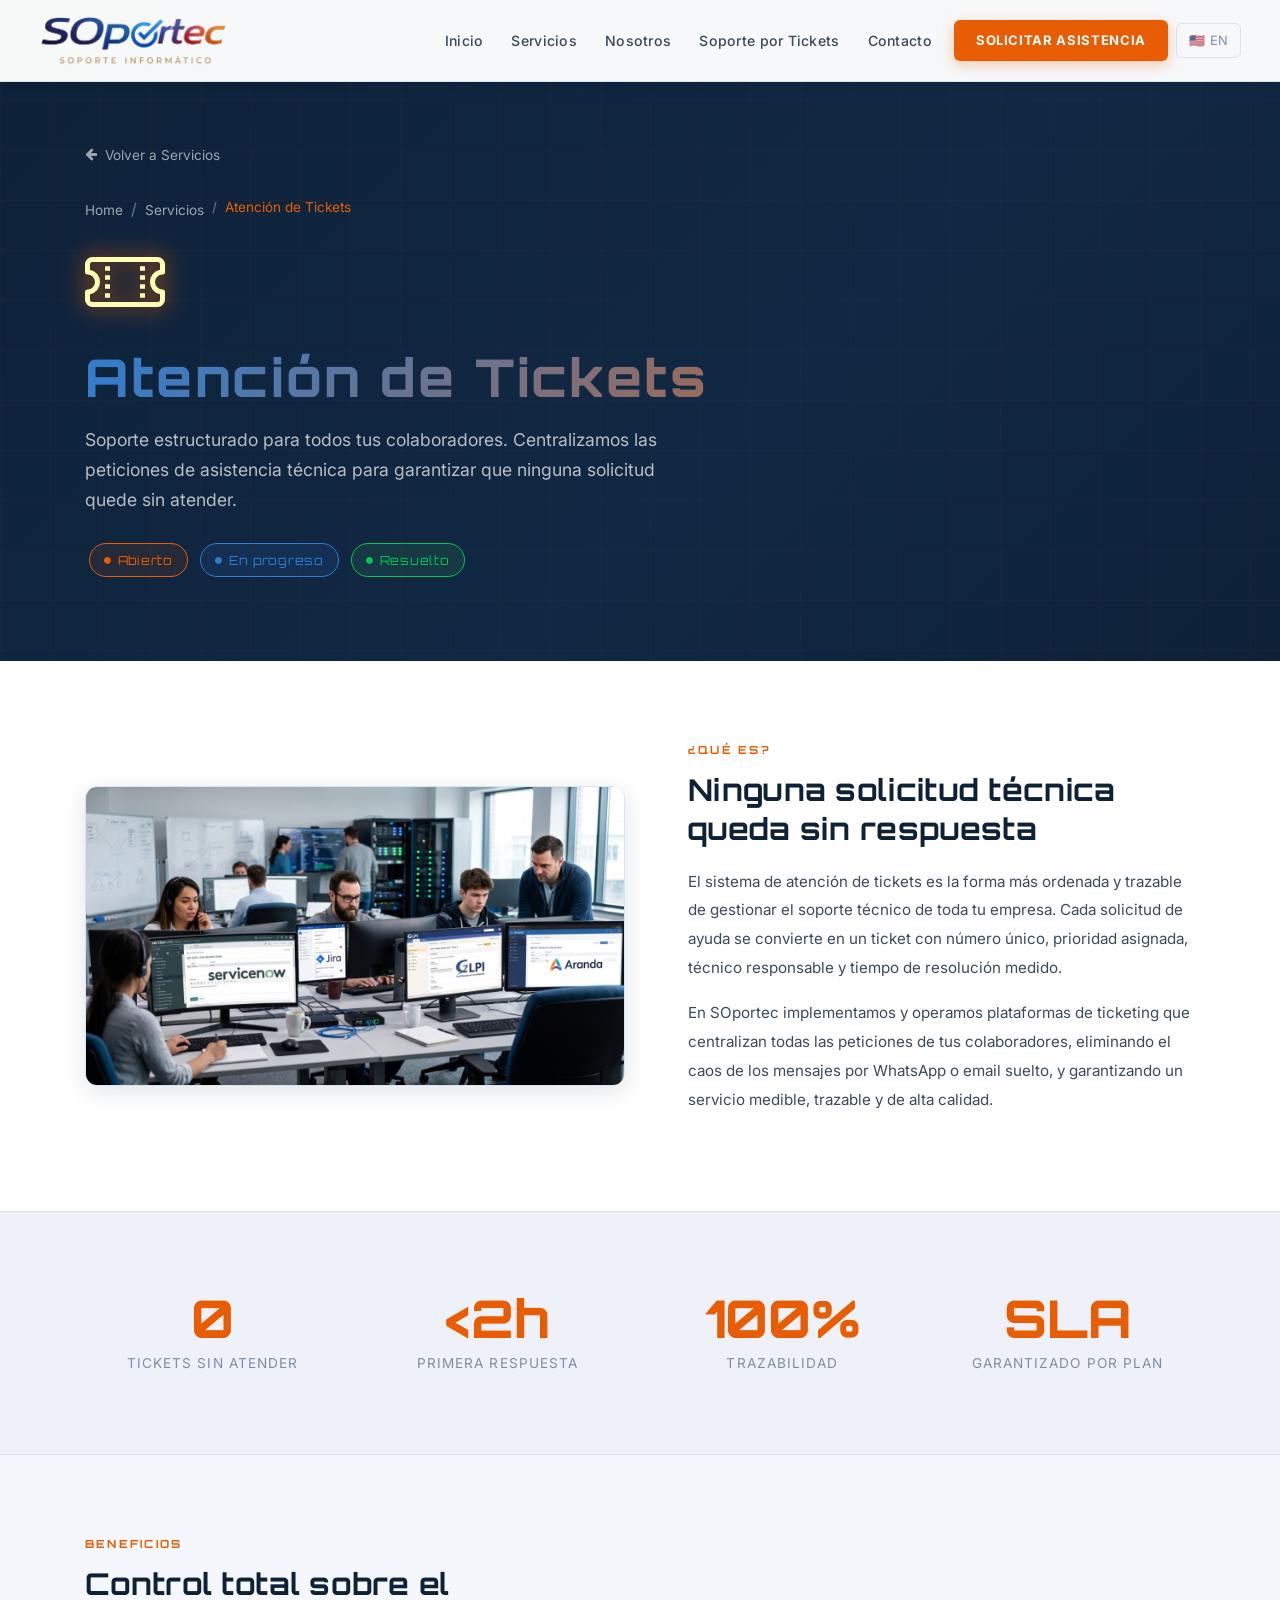
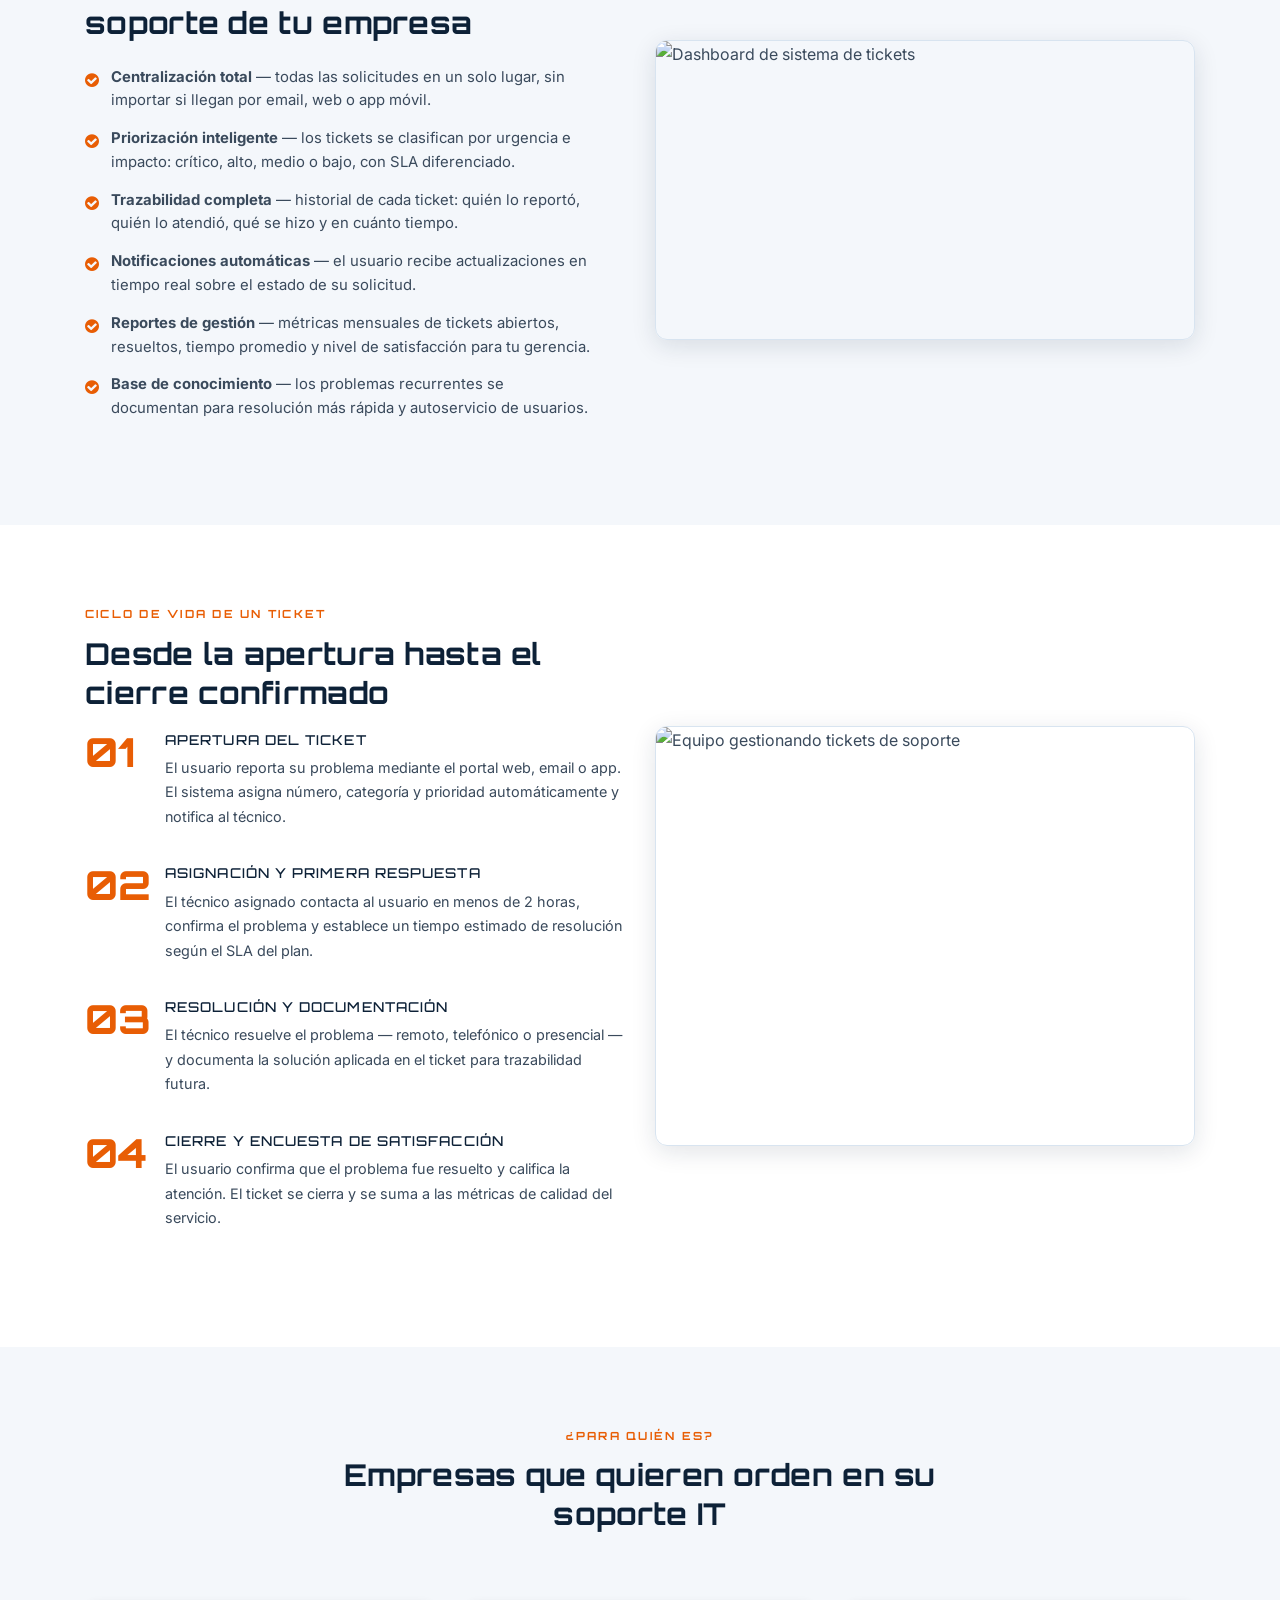
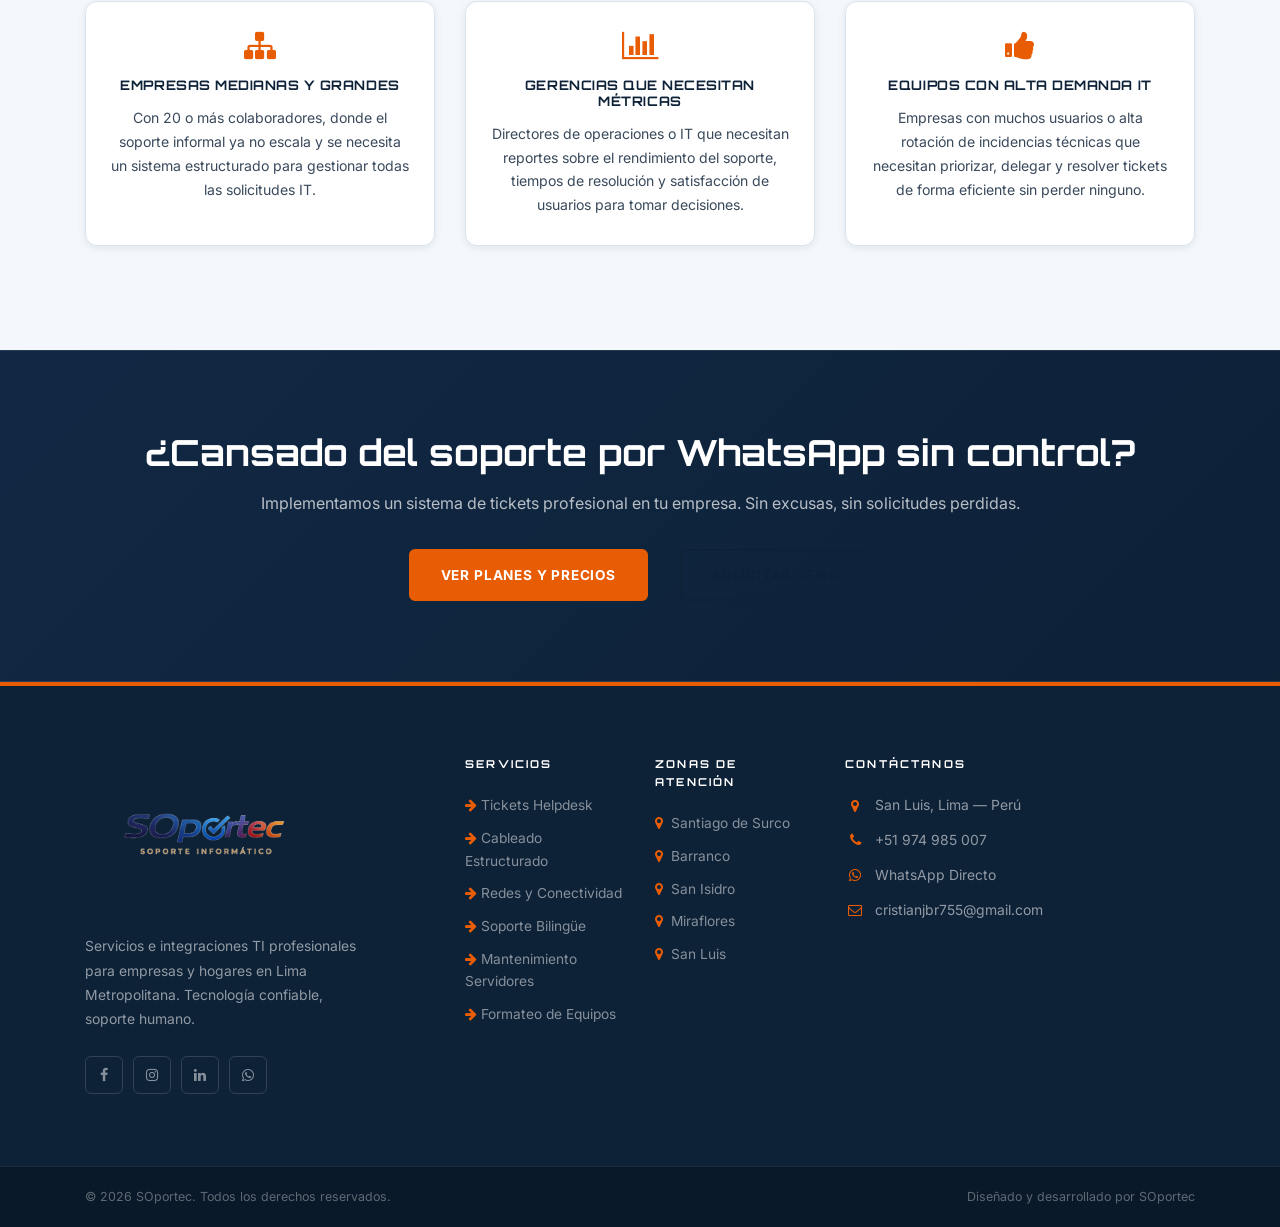
==== atencion-tickets.html @ 8a8d1cdf "Initial commit - SOportec website" ====
<!DOCTYPE html>
<html lang="es">
<head>
    <meta charset="UTF-8">
    <meta name="viewport" content="width=device-width, initial-scale=1.0">
    <title>Atención de Tickets — SOportec</title>
    <link rel="preconnect" href="https://fonts.googleapis.com">
    <link rel="preconnect" href="https://fonts.gstatic.com" crossorigin>
    <link href="https://fonts.googleapis.com/css2?family=Orbitron:wght@400;600;800&family=Inter:wght@300;400;600;700&display=swap" rel="stylesheet">
    <link rel="stylesheet" href="https://stackpath.bootstrapcdn.com/bootstrap/4.2.1/css/bootstrap.min.css">
    <link rel="stylesheet" href="https://stackpath.bootstrapcdn.com/font-awesome/4.7.0/css/font-awesome.min.css">
    <link rel="stylesheet" href="style.css">
    <script src="https://code.jquery.com/jquery-3.3.1.slim.min.js"></script>
    <script src="https://stackpath.bootstrapcdn.com/bootstrap/4.2.1/js/bootstrap.min.js"></script>
</head>
<body>
    <!-- NAVBAR -->
    <section id="nav-bar">
    <nav class="navbar navbar-expand-lg navbar-light">
        <div class="container-fluid">
            <a class="navbar-brand" href="index.html">
                <img src="Imagenes/images/Soportec-New-Logo-removebg-preview.png" alt="SOportec Logo">
            </a>
            <button class="navbar-toggler" type="button" data-toggle="collapse" data-target="#navbarNav"
                    aria-controls="navbarNav" aria-expanded="false" aria-label="Toggle navigation">
                <i class="fa fa-bars"></i>
            </button>
            <div class="collapse navbar-collapse" id="navbarNav">
                <ul class="navbar-nav ml-auto align-items-center">
                    <li class="nav-item"><a class="nav-link" href="index.html#top">Inicio</a></li>
                    <li class="nav-item"><a class="nav-link" href="index.html#services">Servicios</a></li>
                    <li class="nav-item"><a class="nav-link" href="index.html#about-us">Nosotros</a></li>
                    <li class="nav-item"><a class="nav-link" href="atencion-tickets.html">Soporte por Tickets</a></li>
                    <li class="nav-item"><a class="nav-link" href="index.html#footer">Contacto</a></li>
                    <li class="nav-item ml-2">
                        <a href="index.html#cotizar" class="btn-nav-cta">Solicitar Asistencia</a>
                    </li>
                    <li class="nav-item ml-2 d-flex align-items-center">
                        <button id="langToggle" onclick="toggleLang()" class="lang-btn">
                            <span id="langFlag">🇺🇸</span> <span id="langLabel">EN</span>
                        </button>
                    </li>
                </ul>
            </div>
        </div>
    </nav>
    </section>

    <!-- HERO -->
    <section class="page-hero">
        <div class="container">
            <a href="index.html#services" class="back-link"><i class="fa fa-arrow-left"></i> Volver a Servicios</a>
            <nav aria-label="breadcrumb">
                <ol class="breadcrumb breadcrumb-tech">
                    <li class="breadcrumb-item"><a href="index.html">Home</a></li>
                    <li class="breadcrumb-item"><a href="index.html#services">Servicios</a></li>
                    <li class="breadcrumb-item active">Atención de Tickets</li>
                </ol>
            </nav>
            <img src="Imagenes/images/ticket-perforated.svg" class="page-icon" alt="Atención de Tickets">
            <h1 class="page-title">Atención de Tickets</h1>
            <p class="page-subtitle">Soporte estructurado para todos tus colaboradores. Centralizamos las peticiones de asistencia técnica para garantizar que ninguna solicitud quede sin atender.</p>
            <div class="mt-4">
                <span class="ticket-badge badge-open"><i class="fa fa-circle" style="font-size:0.5rem"></i> Abierto</span>
                <span class="ticket-badge badge-progress"><i class="fa fa-circle" style="font-size:0.5rem"></i> En progreso</span>
                <span class="ticket-badge badge-closed"><i class="fa fa-circle" style="font-size:0.5rem"></i> Resuelto</span>
            </div>
        </div>
    </section>

    <!-- ¿QUÉ ES? -->
    <section class="content-section">
        <div class="container">
            <div class="row align-items-center">
                <div class="col-md-6 mb-4 mb-md-0">
                    <img src="Imagenes/images/tickets.jpeg"
                         alt="Agente de soporte atendiendo tickets" class="service-photo">
                </div>
                <div class="col-md-6 pl-md-5">
                    <p class="section-label">¿Qué es?</p>
                    <h2 class="section-heading">Ninguna solicitud técnica queda sin respuesta</h2>
                    <p class="section-text">
                        El sistema de atención de tickets es la forma más ordenada y trazable de gestionar
                        el soporte técnico de toda tu empresa. Cada solicitud de ayuda se convierte en un
                        ticket con número único, prioridad asignada, técnico responsable y tiempo de resolución medido.
                    </p>
                    <p class="section-text">
                        En SOportec implementamos y operamos plataformas de ticketing que centralizan todas
                        las peticiones de tus colaboradores, eliminando el caos de los mensajes por WhatsApp
                        o email suelto, y garantizando un servicio medible, trazable y de alta calidad.
                    </p>
                </div>
            </div>
        </div>
    </section>

    <!-- STATS -->
    <div class="stats-row">
        <div class="container">
            <div class="row">
                <div class="col-6 col-md-3">
                    <div class="stat-item">
                        <div class="stat-number">0</div>
                        <div class="stat-label">Tickets sin atender</div>
                    </div>
                </div>
                <div class="col-6 col-md-3">
                    <div class="stat-item">
                        <div class="stat-number">&lt;2h</div>
                        <div class="stat-label">Primera respuesta</div>
                    </div>
                </div>
                <div class="col-6 col-md-3">
                    <div class="stat-item">
                        <div class="stat-number">100%</div>
                        <div class="stat-label">Trazabilidad</div>
                    </div>
                </div>
                <div class="col-6 col-md-3">
                    <div class="stat-item">
                        <div class="stat-number">SLA</div>
                        <div class="stat-label">Garantizado por plan</div>
                    </div>
                </div>
            </div>
        </div>
    </div>

    <!-- BENEFICIOS -->
    <section class="content-section alt">
        <div class="container">
            <div class="row align-items-center">
                <div class="col-md-6 order-md-2 mb-4 mb-md-0">
                    <img src="https://images.unsplash.com/photo-1516321318423-f06f85e504b3?w=700&q=80"
                         alt="Dashboard de sistema de tickets" class="service-photo">
                </div>
                <div class="col-md-6 order-md-1 pr-md-5">
                    <p class="section-label">Beneficios</p>
                    <h2 class="section-heading">Control total sobre el soporte de tu empresa</h2>
                    <ul class="feature-list">
                        <li>
                            <span class="icon"><i class="fa fa-check-circle"></i></span>
                            <span><strong style="color:var(--text-main)">Centralización total</strong> — todas las solicitudes en un solo lugar, sin importar si llegan por email, web o app móvil.</span>
                        </li>
                        <li>
                            <span class="icon"><i class="fa fa-check-circle"></i></span>
                            <span><strong style="color:var(--text-main)">Priorización inteligente</strong> — los tickets se clasifican por urgencia e impacto: crítico, alto, medio o bajo, con SLA diferenciado.</span>
                        </li>
                        <li>
                            <span class="icon"><i class="fa fa-check-circle"></i></span>
                            <span><strong style="color:var(--text-main)">Trazabilidad completa</strong> — historial de cada ticket: quién lo reportó, quién lo atendió, qué se hizo y en cuánto tiempo.</span>
                        </li>
                        <li>
                            <span class="icon"><i class="fa fa-check-circle"></i></span>
                            <span><strong style="color:var(--text-main)">Notificaciones automáticas</strong> — el usuario recibe actualizaciones en tiempo real sobre el estado de su solicitud.</span>
                        </li>
                        <li>
                            <span class="icon"><i class="fa fa-check-circle"></i></span>
                            <span><strong style="color:var(--text-main)">Reportes de gestión</strong> — métricas mensuales de tickets abiertos, resueltos, tiempo promedio y nivel de satisfacción para tu gerencia.</span>
                        </li>
                        <li>
                            <span class="icon"><i class="fa fa-check-circle"></i></span>
                            <span><strong style="color:var(--text-main)">Base de conocimiento</strong> — los problemas recurrentes se documentan para resolución más rápida y autoservicio de usuarios.</span>
                        </li>
                    </ul>
                </div>
            </div>
        </div>
    </section>

    <!-- PROCESO -->
    <section class="content-section">
        <div class="container">
            <div class="row">
                <div class="col-md-6 mb-5 mb-md-0">
                    <p class="section-label">Ciclo de vida de un ticket</p>
                    <h2 class="section-heading">Desde la apertura hasta el cierre confirmado</h2>
                    <div class="process-step">
                        <div class="step-number">01</div>
                        <div class="step-content">
                            <h5>Apertura del ticket</h5>
                            <p>El usuario reporta su problema mediante el portal web, email o app. El sistema asigna número, categoría y prioridad automáticamente y notifica al técnico.</p>
                        </div>
                    </div>
                    <div class="process-step">
                        <div class="step-number">02</div>
                        <div class="step-content">
                            <h5>Asignación y primera respuesta</h5>
                            <p>El técnico asignado contacta al usuario en menos de 2 horas, confirma el problema y establece un tiempo estimado de resolución según el SLA del plan.</p>
                        </div>
                    </div>
                    <div class="process-step">
                        <div class="step-number">03</div>
                        <div class="step-content">
                            <h5>Resolución y documentación</h5>
                            <p>El técnico resuelve el problema — remoto, telefónico o presencial — y documenta la solución aplicada en el ticket para trazabilidad futura.</p>
                        </div>
                    </div>
                    <div class="process-step">
                        <div class="step-number">04</div>
                        <div class="step-content">
                            <h5>Cierre y encuesta de satisfacción</h5>
                            <p>El usuario confirma que el problema fue resuelto y califica la atención. El ticket se cierra y se suma a las métricas de calidad del servicio.</p>
                        </div>
                    </div>
                </div>
                <div class="col-md-6 d-flex align-items-center">
                    <img src="https://images.unsplash.com/photo-1454165804606-c3d57bc86b40?w=700&q=80"
                         alt="Equipo gestionando tickets de soporte" class="service-photo" style="height:420px;">
                </div>
            </div>
        </div>
    </section>

    <!-- ¿PARA QUIÉN? -->
    <section class="content-section alt">
        <div class="container">
            <div class="row justify-content-center text-center mb-5">
                <div class="col-md-8">
                    <p class="section-label">¿Para quién es?</p>
                    <h2 class="section-heading">Empresas que quieren orden en su soporte IT</h2>
                </div>
            </div>
            <div class="row">
                <div class="col-md-4 mb-4">
                    <div class="services text-center">
                        <i class="fa fa-sitemap" style="font-size:2rem;color:var(--neon-cyan);margin-bottom:16px;display:block;"></i>
                        <h4>Empresas medianas y grandes</h4>
                        <p>Con 20 o más colaboradores, donde el soporte informal ya no escala y se necesita un sistema estructurado para gestionar todas las solicitudes IT.</p>
                    </div>
                </div>
                <div class="col-md-4 mb-4">
                    <div class="services text-center">
                        <i class="fa fa-bar-chart" style="font-size:2rem;color:var(--neon-cyan);margin-bottom:16px;display:block;"></i>
                        <h4>Gerencias que necesitan métricas</h4>
                        <p>Directores de operaciones o IT que necesitan reportes sobre el rendimiento del soporte, tiempos de resolución y satisfacción de usuarios para tomar decisiones.</p>
                    </div>
                </div>
                <div class="col-md-4 mb-4">
                    <div class="services text-center">
                        <i class="fa fa-thumbs-up" style="font-size:2rem;color:var(--neon-cyan);margin-bottom:16px;display:block;"></i>
                        <h4>Equipos con alta demanda IT</h4>
                        <p>Empresas con muchos usuarios o alta rotación de incidencias técnicas que necesitan priorizar, delegar y resolver tickets de forma eficiente sin perder ninguno.</p>
                    </div>
                </div>
            </div>
        </div>
    </section>

    <!-- CTA -->
    <section class="cta-section">
        <div class="container">
            <h2>¿Cansado del soporte por WhatsApp sin control?</h2>
            <p>Implementamos un sistema de tickets profesional en tu empresa. Sin excusas, sin solicitudes perdidas.</p>
            <div class="d-flex flex-wrap justify-content-center" style="gap:16px;">
                <a href="index.html#cotizar" class="btn-tech btn-tech-filled mr-3">Ver planes y precios</a>
                <a href="index.html#footer" class="btn-tech">Solicitar demo</a>
            </div>
        </div>
    </section>

    <!-- FOOTER -->
    <section id="footer">
        <div class="footer-top">
            <div class="container">
                <div class="row">
                    <!-- Logo + descripción -->
                    <div class="col-lg-4 col-md-6 footer-box mb-4">
                        <img src="Imagenes/images/soportec_logo_sin_fondo_canvas_original.png"
                             alt="SOportec" class="footer-logo">
                        <p class="footer-desc">
                            Servicios e integraciones TI profesionales para empresas y hogares en Lima Metropolitana.
                            Tecnología confiable, soporte humano.
                        </p>
                        <div class="social-links">
                            <a href="#" aria-label="Facebook"  class="social-link"><i class="fa fa-facebook"></i></a>
                            <a href="#" aria-label="Instagram" class="social-link"><i class="fa fa-instagram"></i></a>
                            <a href="#" aria-label="LinkedIn"  class="social-link"><i class="fa fa-linkedin"></i></a>
                            <a href="https://wa.me/51974985007" aria-label="WhatsApp" class="social-link" target="_blank" rel="noopener">
                                <i class="fa fa-whatsapp"></i>
                            </a>
                        </div>
                    </div>

                    <!-- Servicios -->
                    <div class="col-lg-2 col-md-6 footer-box mb-4">
                        <p class="footer-heading">Servicios</p>
                        <ul class="footer-links">
                            <li><i class="fa fa-arrow-right mr-1" style="color:var(--orange)"></i><a href="atencion-tickets.html">Tickets Helpdesk</a></li>
                            <li><i class="fa fa-arrow-right mr-1" style="color:var(--orange)"></i><a href="cableado-estructurado.html">Cableado Estructurado</a></li>
                            <li><i class="fa fa-arrow-right mr-1" style="color:var(--orange)"></i><a href="index.html#services">Redes y Conectividad</a></li>
                            <li><i class="fa fa-arrow-right mr-1" style="color:var(--orange)"></i><a href="index.html#services">Soporte Bilingüe</a></li>
                            <li><i class="fa fa-arrow-right mr-1" style="color:var(--orange)"></i><a href="index.html#services">Mantenimiento Servidores</a></li>
                            <li><i class="fa fa-arrow-right mr-1" style="color:var(--orange)"></i><a href="index.html#services">Formateo de Equipos</a></li>
                        </ul>
                    </div>

                    <!-- Zonas -->
                    <div class="col-lg-2 col-md-6 footer-box mb-4">
                        <p class="footer-heading">Zonas de Atención</p>
                        <ul class="footer-links">
                            <li><i class="fa fa-map-marker mr-1" style="color:var(--neon-cyan)"></i> Santiago de Surco</li>
                            <li><i class="fa fa-map-marker mr-1" style="color:var(--neon-cyan)"></i> Barranco</li>
                            <li><i class="fa fa-map-marker mr-1" style="color:var(--neon-cyan)"></i> San Isidro</li>
                            <li><i class="fa fa-map-marker mr-1" style="color:var(--neon-cyan)"></i> Miraflores</li>
                            <li><i class="fa fa-map-marker mr-1" style="color:var(--neon-cyan)"></i> San Luis</li>
                        </ul>
                    </div>

                    <!-- Contacto -->
                    <div class="col-lg-4 col-md-6 footer-box mb-4">
                        <p class="footer-heading">Contáctanos</p>
                        <div class="contact-info-list">
                            <div class="contact-item">
                                <i class="fa fa-map-marker"></i>
                                <span>San Luis, Lima — Perú</span>
                            </div>
                            <div class="contact-item">
                                <i class="fa fa-phone"></i>
                                <a href="tel:+51974985007">+51 974 985 007</a>
                            </div>
                            <div class="contact-item">
                                <i class="fa fa-whatsapp"></i>
                                <a href="https://wa.me/51974985007" target="_blank" rel="noopener">
                                    WhatsApp Directo
                                </a>
                            </div>
                            <div class="contact-item">
                                <i class="fa fa-envelope-o"></i>
                                <a href="mailto:cristianjbr755@gmail.com">cristianjbr755@gmail.com</a>
                            </div>
                        </div>
                    </div>
                </div>
            </div>
        </div>

        <!-- Footer bottom -->
        <div class="footer-bottom">
            <div class="container">
                <div class="d-flex flex-wrap justify-content-between align-items-center">
                    <p class="copyright mb-0">© 2026 SOportec. Todos los derechos reservados.</p>
                    <p class="copyright mb-0">Diseñado y desarrollado por SOportec</p>
                </div>
            </div>
        </div>
    </section>

<!-- Scroll To Top -->
<a href="#" id="scrollTop" aria-label="Volver arriba"><i class="fa fa-chevron-up"></i></a>

<!-- Google Translate (oculto) -->
<div id="google_translate_element" style="display:none;"></div>

<script src="script.js"></script>

<!-- Google Translate API -->
<script type="text/javascript">
function googleTranslateElementInit() {
    try {
        new google.translate.TranslateElement({
            pageLanguage: 'es',
            includedLanguages: 'en,es',
            autoDisplay: false
        }, 'google_translate_element');
        console.log('Google Translate inicializado');
    } catch (e) {
        console.error('Error al inicializar Google Translate:', e);
    }
}
</script>
<script type="text/javascript" src="https://translate.google.com/translate_a/element.js?cb=googleTranslateElementInit" async></script>

</body>
</html>
---- style.css ----
/* ================================================================
   SOPORTEC — STYLE.CSS  v3.0
   Paleta corporativa: Blanco · Gris claro · Azul marino · Naranja
   Inspirada en techsupport.pe — limpia, profesional, confiable
   Tipografías: Orbitron (display) + Inter (body)
================================================================ */

/* ── Variables globales ─────────────────────────────────────── */
:root {
    /* Fondos */
    --bg-white:      #ffffff;
    --bg-light:      #f4f7fb;
    --bg-section:    #eef2f8;
    --bg-dark:       #0d2137;
    --bg-dark-2:     #112844;

    /* Colores de marca */
    --blue-primary:  #0d2137;
    --blue-mid:      #1a4a7a;
    --blue-light:    #2e7dd1;
    --orange:        #e85d04;
    --orange-hover:  #c94f03;
    --orange-light:  #fff0e8;

    /* Texto */
    --text-dark:     #0d2137;
    --text-body:     #3a4a5c;
    --text-muted:    #7a8fa6;
    --text-light:    #ffffff;
    --text-dim:      #b0bec5;

    /* Bordes */
    --border:        #d8e4f0;
    --border-dark:   rgba(255,255,255,0.12);
    --border-glow:   rgba(0, 102, 255, 0.25); /* compat páginas internas */

    /* Sombras */
    --shadow-sm:     0 2px 8px rgba(13,33,55,0.08);
    --shadow-md:     0 6px 24px rgba(13,33,55,0.12);
    --shadow-lg:     0 16px 48px rgba(13,33,55,0.16);
    --shadow-card:   0 4px 20px rgba(13,33,55,0.1);

    /* Tipografía */
    --font-display:  'Orbitron', sans-serif;
    --font-body:     'Inter', sans-serif;

    /* Radios */
    --radius-sm:     6px;
    --radius-md:     12px;
    --radius-lg:     20px;
    --transition:    all 0.3s ease;

    /* Compat con páginas internas (neón) */
    --dark-bg:       #0d2137;
    --dark-surface:  #112844;
    --dark-card:     #163050;
    --dark-border:   #1e3d5c;
    --neon-blue:     #2e7dd1;
    --neon-cyan:     #e85d04;
    --neon-glow:     rgba(232,93,4,0.15);
}

/* ── Reset & Base ───────────────────────────────────────────── */
*, *::before, *::after { box-sizing: border-box; margin: 0; padding: 0; }
html { scroll-behavior: smooth; }

body {
    font-family: var(--font-body);
    background: var(--bg-white);
    color: var(--text-body);
    overflow-x: hidden;
    line-height: 1.65;
}

img { max-width: 100%; height: auto; display: block; }
a   { text-decoration: none; transition: var(--transition); }

/* ── Utilidades comunes ─────────────────────────────────────── */
.gradient-text {
    background: linear-gradient(135deg, var(--blue-light) 0%, var(--orange) 100%);
    -webkit-background-clip: text;
    -webkit-text-fill-color: transparent;
    background-clip: text;
}

.section-label {
    font-family: var(--font-body);
    font-size: 0.75rem;
    font-weight: 700;
    letter-spacing: 0.2em;
    text-transform: uppercase;
    color: var(--orange);
    margin-bottom: 12px;
    display: block;
}

.section-heading {
    font-family: var(--font-display);
    font-size: clamp(20px, 3vw, 34px);
    font-weight: 800;
    color: var(--text-dark);
    line-height: 1.25;
    margin-bottom: 18px;
    letter-spacing: 0.01em;
}

.section-text {
    color: var(--text-body);
    font-size: 0.95rem;
    line-height: 1.85;
    margin-bottom: 16px;
}

/* Botones técnicos */
.btn-tech {
    display: inline-flex;
    align-items: center;
    gap: 10px;
    border: 2px solid var(--blue-primary);
    color: var(--blue-primary);
    background: transparent;
    font-family: var(--font-body);
    font-size: 0.85rem;
    font-weight: 600;
    letter-spacing: 0.06em;
    text-transform: uppercase;
    padding: 13px 30px;
    border-radius: var(--radius-sm);
    transition: var(--transition);
}

.btn-tech:hover, .btn-tech:focus {
    background: var(--blue-primary);
    color: #fff;
    box-shadow: var(--shadow-md);
    text-decoration: none;
    color: #fff;
}

.btn-tech-filled {
    background: var(--orange);
    color: #fff !important;
    border-color: var(--orange);
    font-weight: 700;
}

.btn-tech-filled:hover {
    background: var(--orange-hover);
    border-color: var(--orange-hover);
    color: #fff !important;
    box-shadow: 0 6px 20px rgba(232,93,4,0.35);
}

/* Botón outline blanco — para usar sobre fondos oscuros (hero) */
.btn-tech-outline-white {
    border-color: rgba(255,255,255,0.8);
    color: #fff !important;
}

.btn-tech-outline-white:hover {
    background: rgba(255,255,255,0.15);
    border-color: #fff;
    color: #fff !important;
    box-shadow: 0 4px 20px rgba(255,255,255,0.15);
}

/* ================================================================
   NAVBAR
================================================================ */
#nav-bar {
    position: fixed;
    top: 0; left: 0; right: 0;
    z-index: 1000;
    transition: var(--transition);
}

.navbar {
    background: rgba(255,255,255,0.97) !important;
    backdrop-filter: blur(16px);
    -webkit-backdrop-filter: blur(16px);
    border-bottom: 1px solid var(--border);
    padding: 8px 24px;
    box-shadow: var(--shadow-sm);
    transition: var(--transition);
}

.navbar.scrolled {
    box-shadow: var(--shadow-md);
}

.navbar-brand img {
    height: 55px;
    width: auto;
    transition: transform 0.3s ease, filter 0.3s ease;
    mix-blend-mode: multiply;
}

.navbar-brand img:hover {
    transform: scale(1.08);
    filter: drop-shadow(0 4px 12px rgba(232, 93, 4, 0.45));
    mix-blend-mode: multiply;
}

/* Nav links */
.navbar-nav .nav-link {
    color: var(--text-body) !important;
    font-family: var(--font-body);
    font-size: 0.88rem;
    font-weight: 500;
    letter-spacing: 0.02em;
    padding: 8px 14px !important;
    border-radius: var(--radius-sm);
    transition: var(--transition);
    position: relative;
}

.navbar-nav .nav-link::after {
    content: '';
    position: absolute;
    bottom: 4px;
    left: 14px; right: 14px;
    height: 2px;
    background: var(--orange);
    border-radius: 2px;
    transform: scaleX(0);
    transition: transform 0.3s ease;
}

.navbar-nav .nav-link:hover,
.navbar-nav .nav-link.active {
    color: var(--orange) !important;
}

.navbar-nav .nav-link:hover::after,
.navbar-nav .nav-link.active::after {
    transform: scaleX(1);
}

/* Botón CTA navbar */
.btn-nav-cta {
    display: inline-flex;
    align-items: center;
    gap: 6px;
    background: var(--orange);
    color: #fff !important;
    font-family: var(--font-body);
    font-size: 0.82rem;
    font-weight: 700;
    letter-spacing: 0.05em;
    text-transform: uppercase;
    padding: 10px 22px;
    border-radius: var(--radius-sm);
    border: none;
    transition: var(--transition);
    box-shadow: 0 4px 14px rgba(232,93,4,0.3);
}

.btn-nav-cta:hover {
    background: var(--orange-hover);
    box-shadow: 0 6px 20px rgba(232,93,4,0.45);
    color: #fff !important;
    text-decoration: none;
}

/* Botón idioma */
.lang-btn {
    background: transparent;
    border: 1px solid var(--border);
    color: var(--text-muted);
    font-size: 0.8rem;
    padding: 6px 12px;
    border-radius: var(--radius-sm);
    cursor: pointer;
    transition: var(--transition);
    display: flex;
    align-items: center;
    gap: 5px;
}

.lang-btn:hover {
    border-color: var(--orange);
    color: var(--orange);
}

/* Hamburger */
.navbar-toggler {
    border: 1px solid var(--border) !important;
    padding: 6px 10px;
    background: transparent;
}

.navbar-toggler .fa-bars,
.navbar-toggler .fa-times {
    color: var(--text-body);
    font-size: 1.1rem;
    transition: transform 0.25s ease, opacity 0.25s ease;
}

/* X más grande y en color naranja para destacar el cierre */
.navbar-toggler .fa-times {
    color: var(--orange);
    font-size: 1.3rem;
}

@media (max-width: 991px) {
    .navbar-collapse {
        background: #fff;
        border-top: 1px solid var(--border);
        padding: 16px 0;
        margin-top: 8px;
        box-shadow: var(--shadow-md);
    }
    .navbar-nav .nav-link { padding: 10px 20px !important; }
    .btn-nav-cta  { margin: 10px 20px; }
    .lang-btn     { margin: 0 20px; }
}

/* ================================================================
   HERO
================================================================ */
.hero-section {
    position: relative;
    min-height: 100vh;
    background: linear-gradient(135deg, var(--bg-dark) 0%, var(--bg-dark-2) 60%, #0d2a45 100%);
    overflow: hidden;
    display: flex;
    align-items: center;
}

/* Canvas partículas — más suave */
#heroCanvas {
    position: absolute;
    inset: 0;
    width: 100%; height: 100%;
    opacity: 0.2;
    pointer-events: none;
}

/* Grid overlay */
.hero-grid {
    position: absolute;
    inset: 0;
    background-image:
        linear-gradient(rgba(255,255,255,0.025) 1px, transparent 1px),
        linear-gradient(90deg, rgba(255,255,255,0.025) 1px, transparent 1px);
    background-size: 60px 60px;
    animation: heroGridDrift 30s linear infinite;
    pointer-events: none;
}

@keyframes heroGridDrift {
    0%   { background-position: 0 0; }
    100% { background-position: 60px 60px; }
}

/* Orbes */
.hero-orb { position: absolute; border-radius: 50%; filter: blur(80px); pointer-events: none; opacity: 0.25; }

.hero-orb-1 {
    width: 600px; height: 600px;
    background: radial-gradient(circle, #2e7dd1 0%, transparent 70%);
    top: -200px; right: -100px;
}

.hero-orb-2 {
    width: 350px; height: 350px;
    background: radial-gradient(circle, #e85d04 0%, transparent 70%);
    bottom: -80px; left: -60px;
}

/* Contenido */
.hero-content {
    position: relative;
    z-index: 2;
    padding-top: 110px;
    padding-bottom: 60px;
}

.hero-text-block {
    margin-bottom: 48px;
}

/* Banner horizontal / Carrusel */
.hero-banner-wrap {
    position: relative;
    width: 100%;
}

/* Contenedor solo de la imagen del carrusel (con border-radius y sombra) */
.hero-banner-wrap .carousel {
    border-radius: var(--radius-lg);
    overflow: hidden;
    box-shadow: 0 24px 64px rgba(0,0,0,0.5);
    border: 1px solid rgba(255,255,255,0.1);
}

/* El carrusel de Bootstrap necesita height definido */
.hero-banner-wrap .carousel,
.hero-banner-wrap .carousel-inner,
.hero-banner-wrap .carousel-item {
    height: 400px;
}

/* Elimina el padding-bottom que Bootstrap reserva para indicadores internos */
.hero-banner-wrap .carousel {
    padding-bottom: 0 !important;
}

/* Evita el salto de altura al cambiar slides */
.hero-banner-wrap .carousel-inner {
    display: flex;
    align-items: stretch;
}

.hero-banner-wrap .carousel-item {
    min-height: 400px;
    max-height: 400px;
    overflow: hidden;
    flex-shrink: 0;
    position: relative;
}

.hero-banner-img {
    width: 100%;
    height: 400px;
    object-fit: cover;
    object-position: center 35%;
    display: block;
    transition: transform 8s ease;
}

.carousel-item.active .hero-banner-img,
.carousel-item-next .hero-banner-img,
.carousel-item-prev .hero-banner-img {
    transform: scale(1.02);
}

.hero-banner-overlay {
    position: absolute;
    inset: 0;
    background: linear-gradient(
        90deg,
        rgba(13,33,55,0.5) 0%,
        transparent 35%,
        transparent 65%,
        rgba(13,33,55,0.4) 100%
    );
    pointer-events: none;
    z-index: 1;
}

/* Caption sobre cada slide */
.carousel-caption-tech {
    position: absolute;
    bottom: 16px;
    top: auto;
    left: 0;
    right: 0;
    text-align: center;
    z-index: 10;
    pointer-events: none;
}

.carousel-caption-tech span {
    display: inline-block;
    color: #e85d04 !important;
    font-size: 0.88rem;
    font-weight: 800;
    letter-spacing: 0.12em;
    text-transform: uppercase;
    background: transparent;
    text-shadow:
        0 1px 3px rgba(0,0,0,1),
        0 2px 10px rgba(0,0,0,0.95);
}
    border-radius: 50px;
    border: 1px solid rgba(232,93,4,0.4);
}

.carousel-caption-tech span .fa { color: var(--orange); }

/* Controles del carrusel */
.hero-carousel-ctrl {
    position: absolute;
    top: 50%;
    transform: translateY(-50%);
    z-index: 10;
    width: 44px;
    height: 44px;
    background: rgba(255,255,255,0.9) !important;
    border-radius: 50%;
    display: flex;
    align-items: center;
    justify-content: center;
    color: var(--text-dark) !important;
    font-size: 0.85rem;
    transition: var(--transition);
    box-shadow: var(--shadow-md);
    opacity: 1 !important;
}

.hero-carousel-ctrl.carousel-control-prev { left: 16px; }
.hero-carousel-ctrl.carousel-control-next { right: 16px; }

.hero-carousel-ctrl:hover {
    background: var(--orange) !important;
    color: #fff !important;
    box-shadow: 0 4px 16px rgba(232,93,4,0.4);
}

/* Indicadores — fuera del carrusel, debajo */
.hero-carousel-indicators {
    position: static !important;
    display: flex !important;
    justify-content: center;
    margin: 14px 0 0 0 !important;
    z-index: 10;
}

.hero-carousel-indicators li {
    width: 8px !important;
    height: 8px !important;
    border-radius: 50% !important;
    background: rgba(255,255,255,0.4) !important;
    border: none !important;
    margin: 0 4px !important;
    transition: var(--transition);
    cursor: pointer;
}

.hero-carousel-indicators li.active {
    background: var(--orange) !important;
    width: 24px !important;
    border-radius: 4px !important;
}

@media (max-width: 767px) {
    .hero-banner-wrap .carousel,
    .hero-banner-wrap .carousel-inner,
    .hero-banner-wrap .carousel-item,
    .hero-banner-img { height: 220px; }
    .hero-banner-wrap .carousel { padding-bottom: 0 !important; }
    .hero-carousel-ctrl { width: 34px; height: 34px; font-size: 0.75rem; }
    .carousel-caption-tech { display: none !important; }
}

/* Tablets */
@media (min-width: 768px) and (max-width: 1024px) {
    .hero-banner-wrap .carousel,
    .hero-banner-wrap .carousel-inner,
    .hero-banner-wrap .carousel-item,
    .hero-banner-img { height: 320px; }
    .hero-banner-wrap .carousel { padding-bottom: 0 !important; }
}

/* ── Slide Microsoft Intune ─────────────────────────────────── */
.carousel-item-intune {
    height: 400px !important;
    min-height: 400px !important;
    max-height: 400px !important;
}

.intune-slide {
    width: 100%;
    height: 400px;
    min-height: 400px;
    max-height: 400px;
    position: relative;
    overflow: hidden;
    display: flex;
    align-items: center;
}

.intune-bg {
    position: absolute;
    inset: 0;
    background:
        radial-gradient(ellipse at 70% 50%, rgba(0, 120, 212, 0.35) 0%, transparent 60%),
        radial-gradient(ellipse at 20% 80%, rgba(232, 93, 4, 0.2) 0%, transparent 50%),
        linear-gradient(135deg, #071829 0%, #0d2a45 50%, #071829 100%);
}

/* Grid decorativo de fondo */
.intune-bg::after {
    content: '';
    position: absolute;
    inset: 0;
    background-image:
        linear-gradient(rgba(0,120,212,0.06) 1px, transparent 1px),
        linear-gradient(90deg, rgba(0,120,212,0.06) 1px, transparent 1px);
    background-size: 50px 50px;
}

.intune-content {
    position: relative;
    z-index: 2;
    width: 100%;
    display: flex;
    align-items: center;
    justify-content: center;
    gap: 60px;
    padding: 0 60px;
}

.intune-logo-wrap {
    flex-shrink: 0;
    background: rgba(255,255,255,0.08);
    border: 1px solid rgba(255,255,255,0.12);
    border-radius: var(--radius-lg);
    padding: 28px 36px;
    backdrop-filter: blur(10px);
    display: flex;
    flex-direction: column;
    align-items: center;
    justify-content: center;
    gap: 16px;
}

.intune-ms-icon {
    width: 44px;
    height: 44px;
}

.intune-product-name {
    display: flex;
    flex-direction: column;
    align-items: center;
    line-height: 1.1;
    margin-top: 4px;
}

.intune-ms-text {
    font-family: 'Segoe UI', 'Inter', sans-serif;
    font-size: 0.85rem;
    font-weight: 400;
    color: rgba(255,255,255,0.75);
    letter-spacing: 0.04em;
}

.intune-product-text {
    font-family: 'Segoe UI', 'Inter', sans-serif;
    font-size: 1.6rem;
    font-weight: 700;
    color: #ffffff;
    letter-spacing: 0.02em;
    text-shadow: 0 0 20px rgba(0,120,212,0.6);
}

.intune-logo {
    width: 180px;
    height: auto;
    filter: drop-shadow(0 4px 20px rgba(0,120,212,0.4));
}

.intune-text { flex: 1; max-width: 460px; }

.intune-badge {
    display: inline-flex;
    align-items: center;
    gap: 6px;
    background: rgba(232,93,4,0.2);
    border: 1px solid rgba(232,93,4,0.5);
    color: #f8a07a;
    font-size: 0.7rem;
    font-weight: 700;
    letter-spacing: 0.15em;
    text-transform: uppercase;
    padding: 5px 14px;
    border-radius: 50px;
    margin-bottom: 16px;
    display: inline-block;
}

.intune-title {
    font-family: var(--font-display);
    font-size: clamp(18px, 2.5vw, 28px);
    font-weight: 700;
    color: #ffffff;
    line-height: 1.3;
    margin-bottom: 12px;
    letter-spacing: 0.02em;
}

.intune-title strong { color: var(--orange); }

.intune-desc {
    font-size: 0.88rem;
    color: rgba(255,255,255,0.6);
    line-height: 1.7;
    margin-bottom: 20px;
}

.intune-tags {
    display: flex;
    flex-wrap: wrap;
    gap: 8px;
}

.intune-tags span {
    display: inline-flex;
    align-items: center;
    gap: 6px;
    background: rgba(0,120,212,0.15);
    border: 1px solid rgba(0,120,212,0.3);
    color: rgba(255,255,255,0.8);
    font-size: 0.72rem;
    font-weight: 600;
    padding: 5px 12px;
    border-radius: 50px;
    letter-spacing: 0.05em;
}

.intune-tags span .fa { color: #0078d4; font-size: 0.65rem; }

@media (max-width: 767px) {
    .carousel-item-intune,
    .carousel-item-intune {
        height: auto !important;
        min-height: 280px !important;
        max-height: none !important;
    }
    .intune-slide {
        height: auto !important;
        min-height: 280px !important;
        max-height: none !important;
    }
    .intune-content {
        flex-direction: column;
        align-items: center;
        justify-content: center;
        gap: 16px;
        padding: 28px 16px;
        text-align: center;
    }
    /* Logo Microsoft bien visible en móvil */
    .intune-logo-wrap {
        padding: 20px 28px;
        gap: 14px;
        flex-direction: column;
        align-items: center;
    }
    .intune-ms-icon { width: 56px; height: 56px; }
    .intune-ms-text  { font-size: 0.85rem; }
    .intune-product-text { font-size: 1.5rem; }
    .intune-product-name { align-items: center; }
    /* Texto simplificado */
    .intune-text { display: block; }
    .intune-title { font-size: 1rem; margin-bottom: 6px; }
    .intune-desc { display: none; }
    .intune-tags { justify-content: center; }
    .intune-tags span { font-size: 0.65rem; padding: 3px 8px; }
}

/* Chip */
.hero-chip {
    display: inline-flex;
    align-items: center;
    gap: 8px;
    background: rgba(232,93,4,0.15);
    border: 1px solid rgba(232,93,4,0.4);
    color: #f8a07a;
    font-size: 0.75rem;
    letter-spacing: 0.12em;
    text-transform: uppercase;
    padding: 6px 16px;
    border-radius: 50px;
    margin-bottom: 24px;
    font-family: var(--font-body);
    font-weight: 600;
}

.chip-dot {
    width: 6px; height: 6px;
    border-radius: 50%;
    background: var(--orange);
    animation: chipPulse 2s ease-in-out infinite;
}

@keyframes chipPulse {
    0%, 100% { opacity: 1; transform: scale(1); }
    50%       { opacity: 0.5; transform: scale(0.8); }
}

/* Título */
.hero-title {
    font-family: var(--font-display);
    font-size: clamp(30px, 5vw, 60px);
    font-weight: 800;
    line-height: 1.1;
    color: #ffffff;
    margin-bottom: 24px;
    letter-spacing: 0.02em;
}

.hero-subtitle {
    font-size: clamp(15px, 1.5vw, 17px);
    color: rgba(255,255,255,0.7);
    line-height: 1.8;
    max-width: 520px;
    margin-bottom: 36px;
}

.hero-subtitle strong { color: #ffffff; }

/* Botones hero */
.hero-actions {
    display: flex;
    flex-wrap: wrap;
    gap: 16px;
    margin-bottom: 48px;
}

/* Stats */
.hero-stats {
    display: flex;
    flex-wrap: wrap;
    align-items: center;
    gap: 0;
}

.hero-stat { display: flex; flex-direction: column; padding: 0 24px; }
.hero-stat:first-child { padding-left: 0; }

.hero-stat-num {
    font-family: var(--font-display);
    font-size: 1.5rem;
    font-weight: 800;
    color: var(--orange);
    line-height: 1;
    margin-bottom: 4px;
}

.hero-stat-label {
    font-size: 0.72rem;
    color: rgba(255,255,255,0.5);
    letter-spacing: 0.05em;
    text-transform: uppercase;
}

.hero-stat-divider {
    width: 1px; height: 36px;
    background: rgba(255,255,255,0.12);
}

/* Tarjeta iso */
.hero-iso-wrap {
    position: relative;
    width: 380px; height: 380px;
}

.iso-card {
    position: absolute;
    border-radius: var(--radius-md);
    border: 1px solid rgba(255,255,255,0.1);
}

.iso-card-back {
    inset: 0;
    background: rgba(46,125,209,0.08);
    transform: rotate(6deg) scale(0.9);
}

.iso-card-mid {
    inset: 0;
    background: rgba(232,93,4,0.05);
    transform: rotate(3deg) scale(0.95);
}

.iso-card-front {
    inset: 0;
    background: var(--bg-dark);
    overflow: hidden;
    box-shadow: 0 20px 60px rgba(0,0,0,0.5), 0 0 40px rgba(46,125,209,0.2);
}

.iso-img {
    width: 100%; height: 100%;
    object-fit: cover;
    object-position: center top;
    opacity: 0.92;
    transition: transform 0.6s ease;
}

.iso-card-front:hover .iso-img { transform: scale(1.04); }

.iso-glow {
    position: absolute;
    inset: 0;
    background: linear-gradient(180deg, rgba(46,125,209,0.15) 0%, transparent 40%, rgba(0,0,0,0.3) 100%);
    pointer-events: none;
}

/* Chips flotantes */
.float-chip {
    position: absolute;
    background: rgba(255,255,255,0.95);
    border: 1px solid var(--border);
    backdrop-filter: blur(10px);
    color: var(--text-dark);
    font-size: 0.75rem;
    font-weight: 600;
    padding: 8px 14px;
    border-radius: 50px;
    display: flex;
    align-items: center;
    gap: 6px;
    box-shadow: var(--shadow-md);
    white-space: nowrap;
}

.float-chip .fa { color: var(--orange); }

.float-chip-1 { top: 20px;  right: 24px;  animation: floatChip 4s ease-in-out infinite; }
.float-chip-2 { bottom: 24px; right: 24px; animation: floatChip 4s ease-in-out infinite 1.3s; }
.float-chip-3 { bottom: 24px; left: 24px;  animation: floatChip 4s ease-in-out infinite 2.6s; }

@keyframes floatChip {
    0%, 100% { transform: translateY(0); }
    50%       { transform: translateY(-8px); }
}

/* Scroll indicator */
.hero-scroll-indicator {
    position: absolute;
    bottom: 32px; left: 50%;
    transform: translateX(-50%);
    z-index: 2;
    color: rgba(255,255,255,0.4);
    font-size: 1rem;
    animation: scrollBounce 2s ease-in-out infinite;
    display: flex; align-items: center; justify-content: center;
    width: 36px; height: 36px;
    border: 1px solid rgba(255,255,255,0.15);
    border-radius: 50%;
    transition: var(--transition);
}

.hero-scroll-indicator:hover {
    color: var(--orange);
    border-color: var(--orange);
}

@keyframes scrollBounce {
    0%, 100% { transform: translateX(-50%) translateY(0); }
    50%       { transform: translateX(-50%) translateY(6px); }
}

/* Animación entrada */
.fade-in-up {
    opacity: 0;
    transform: translateY(30px);
    animation: fadeInUp 0.7s ease forwards;
}

@keyframes fadeInUp {
    to { opacity: 1; transform: translateY(0); }
}

/* ================================================================
   CLIENTES / LOGOS
================================================================ */
.clients-section {
    background: #ffffff;
    border-top: 1px solid var(--border);
    border-bottom: 1px solid var(--border);
    padding: 36px 0;
    overflow: hidden;
}

.clients-label {
    text-align: center;
    font-size: 0.72rem;
    letter-spacing: 0.18em;
    text-transform: uppercase;
    color: var(--text-muted);
    margin-bottom: 22px;
    font-weight: 600;
}

.clients-track {
    overflow: hidden;
    mask-image: linear-gradient(to right, transparent, black 10%, black 90%, transparent);
    -webkit-mask-image: linear-gradient(to right, transparent, black 10%, black 90%, transparent);
}

.clients-slide {
    display: flex;
    align-items: center;
    gap: 60px;
    width: max-content;
    animation: clientsScroll 28s linear infinite;
}

@keyframes clientsScroll {
    0%   { transform: translateX(0); }
    100% { transform: translateX(-50%); }
}

.clients-slide:hover { animation-play-state: paused; }

.client-logo {
    height: 56px;
    width: 120px;
    object-fit: contain;
    opacity: 0.85;
    transition: var(--transition);
    flex-shrink: 0;
}

.client-logo:hover {
    opacity: 1;
    transform: scale(1.05);
}

/* ================================================================
   SERVICIOS — fondo azul marino muy claro
================================================================ */
.services-section {
    padding: 100px 0;
    background: #eaf1fb;
    position: relative;
}

/* Línea superior acento — servicios */
.services-section::before {
    content: '';
    position: absolute;
    top: 0; left: 0; right: 0;
    height: 4px;
    background: linear-gradient(90deg, var(--blue-primary), var(--orange));
}

/* Línea superior sutil — por qué elegirnos */
.why-section::before {
    content: '';
    position: absolute;
    top: 0; left: 0; right: 0;
    height: 4px;
    background: linear-gradient(90deg, var(--orange), var(--blue-primary));
}

/* Tabs */
.services-tabs {
    display: flex;
    justify-content: center;
    gap: 8px;
    margin-bottom: 48px;
    flex-wrap: wrap;
}

.svc-tab {
    background: #fff;
    border: 1px solid var(--border);
    color: var(--text-body);
    font-family: var(--font-body);
    font-size: 0.82rem;
    font-weight: 600;
    letter-spacing: 0.05em;
    text-transform: uppercase;
    padding: 10px 24px;
    border-radius: 50px;
    cursor: pointer;
    transition: var(--transition);
    box-shadow: var(--shadow-sm);
}

.svc-tab:hover, .svc-tab.active {
    background: var(--orange);
    border-color: var(--orange);
    color: #fff;
    box-shadow: 0 4px 16px rgba(232,93,4,0.3);
}

/* Tarjeta glassmorphism → ahora es tarjeta blanca limpia */
.glass-card {
    background: #ffffff;
    border: 1px solid var(--border);
    border-radius: var(--radius-lg);
    padding: 32px 28px;
    height: 100%;
    transition: transform 0.3s ease, box-shadow 0.3s ease, border-color 0.3s ease;
    position: relative;
    overflow: hidden;
    display: flex;
    flex-direction: column;
    box-shadow: var(--shadow-card);
}

.glass-card::before {
    content: '';
    position: absolute;
    top: 0; left: 0; right: 0;
    height: 3px;
    background: linear-gradient(90deg, var(--blue-primary), var(--orange));
    opacity: 0;
    transition: opacity 0.3s ease;
}

.glass-card:hover {
    transform: translateY(-5px);
    border-color: rgba(232,93,4,0.3);
    box-shadow: var(--shadow-lg);
}

.glass-card:hover::before { opacity: 1; }

/* Ícono */
.glass-card-icon {
    width: 54px; height: 54px;
    background: var(--orange-light);
    border: 1px solid rgba(232,93,4,0.2);
    border-radius: var(--radius-md);
    display: flex;
    align-items: center;
    justify-content: center;
    margin-bottom: 18px;
    transition: var(--transition);
    flex-shrink: 0;
}

.glass-card:hover .glass-card-icon {
    background: var(--orange);
    border-color: var(--orange);
}

.glass-card-icon .fa {
    font-size: 1.3rem;
    color: var(--orange);
    transition: var(--transition);
}

.glass-card:hover .glass-card-icon .fa { color: #fff; }

.card-svg-icon {
    width: 26px; height: 26px;
    filter: invert(40%) sepia(80%) saturate(700%) hue-rotate(355deg);
    transition: var(--transition);
}

.glass-card:hover .card-svg-icon { filter: brightness(0) invert(1); }

/* Tag */
.glass-card-tag {
    font-size: 0.65rem;
    font-weight: 700;
    letter-spacing: 0.15em;
    text-transform: uppercase;
    color: var(--blue-light);
    margin-bottom: 8px;
}

.glass-card-title {
    font-family: var(--font-display);
    font-size: 0.88rem;
    font-weight: 700;
    color: var(--text-dark);
    margin-bottom: 12px;
    letter-spacing: 0.02em;
    line-height: 1.4;
}

.glass-card-text {
    font-size: 0.87rem;
    color: var(--text-body);
    line-height: 1.75;
    flex-grow: 1;
    margin-bottom: 18px;
}

.glass-card-text strong { color: var(--text-dark); font-weight: 600; }

/* Footer tarjeta */
.glass-card-footer {
    border-top: 1px solid var(--border);
    padding-top: 14px;
    margin-top: auto;
}

.glass-tag {
    display: inline-flex;
    align-items: center;
    gap: 6px;
    font-size: 0.75rem;
    color: var(--text-muted);
}

.glass-tag .fa { color: var(--orange); font-size: 0.8rem; }

.glass-card-link {
    display: inline-flex;
    align-items: center;
    gap: 8px;
    font-size: 0.78rem;
    font-weight: 700;
    letter-spacing: 0.06em;
    text-transform: uppercase;
    color: var(--orange);
    transition: gap 0.3s ease;
}

.glass-card-link:hover {
    color: var(--orange-hover);
    gap: 14px;
    text-decoration: none;
}

.svc-item.hidden { display: none !important; }

/* ================================================================
   POR QUÉ ELEGIRNOS — fondo blanco puro
================================================================ */
.why-section {
    padding: 100px 0;
    background: #ffffff;
    position: relative;
    overflow: hidden;
}

/* Imagen */
.why-img-wrap {
    position: relative;
    border-radius: var(--radius-lg);
    overflow: visible;
}

.why-img {
    width: 100%;
    height: 380px;
    object-fit: cover;
    border-radius: var(--radius-lg);
    border: 1px solid var(--border);
    box-shadow: var(--shadow-lg);
    display: block;
}

.why-badge {
    position: absolute;
    background: #fff;
    border: 1px solid var(--border);
    border-radius: var(--radius-md);
    display: flex;
    align-items: center;
    gap: 10px;
    padding: 12px 16px;
    box-shadow: var(--shadow-md);
}

.why-badge .fa { font-size: 1.2rem; color: var(--orange); }

.why-badge span {
    font-size: 0.82rem;
    color: var(--text-body);
    line-height: 1.3;
}

.why-badge span strong { color: var(--text-dark); display: block; }

.why-badge-1 { top: -20px; right: -20px; }
.why-badge-2 { bottom: 24px; left: -20px; }

/* Contadores */
.why-counters {
    display: grid;
    grid-template-columns: repeat(3, 1fr);
    gap: 1px;
    background: var(--border);
    border-radius: var(--radius-md);
    overflow: hidden;
    margin-top: 24px;
    border: 1px solid var(--border);
}

.why-counter {
    background: #fff;
    padding: 20px 16px;
    text-align: center;
    display: flex;
    flex-direction: column;
    align-items: center;
}

.counter-num {
    font-family: var(--font-display);
    font-size: 1.8rem;
    font-weight: 800;
    color: var(--orange);
    line-height: 1;
}

.counter-suffix {
    font-family: var(--font-display);
    font-size: 1.2rem;
    font-weight: 700;
    color: var(--orange);
    margin-left: 2px;
}

.counter-label {
    font-size: 0.72rem;
    color: var(--text-muted);
    letter-spacing: 0.06em;
    text-transform: uppercase;
    margin-top: 6px;
    display: block;
    font-weight: 600;
}

/* Features */
.why-features { margin-top: 32px; }

.why-feature {
    display: flex;
    gap: 16px;
    align-items: flex-start;
    margin-bottom: 24px;
    padding: 18px 20px;
    border-radius: var(--radius-md);
    border: 1px solid transparent;
    transition: var(--transition);
}

.why-feature:hover {
    background: var(--bg-light);
    border-color: var(--border);
    box-shadow: var(--shadow-sm);
}

.why-feature-icon {
    width: 44px; height: 44px;
    background: var(--orange-light);
    border: 1px solid rgba(232,93,4,0.2);
    border-radius: var(--radius-sm);
    display: flex; align-items: center; justify-content: center;
    flex-shrink: 0;
    transition: var(--transition);
}

.why-feature:hover .why-feature-icon {
    background: var(--orange);
    border-color: var(--orange);
}

.why-feature-icon .fa { font-size: 1rem; color: var(--orange); }
.why-feature:hover .why-feature-icon .fa { color: #fff; }

.why-feature h5 {
    font-family: var(--font-display);
    font-size: 0.78rem;
    font-weight: 700;
    color: var(--text-dark);
    letter-spacing: 0.04em;
    margin-bottom: 6px;
    text-transform: uppercase;
}

.why-feature p {
    font-size: 0.87rem;
    color: var(--text-body);
    line-height: 1.7;
    margin: 0;
}

/* ================================================================
   ZONAS — fondo naranja muy suave
================================================================ */
.zones-section {
    padding: 80px 0;
    background: #fff5ef;
    border-top: 1px solid #fbd8c4;
    border-bottom: 1px solid #fbd8c4;
}

/* Bloque de zona */
.zone-block {
    background: #ffffff;
    border: 1px solid var(--border);
    border-radius: var(--radius-lg);
    padding: 32px 28px;
    height: 100%;
    box-shadow: var(--shadow-card);
    transition: var(--transition);
}

.zone-block:hover {
    box-shadow: var(--shadow-lg);
    transform: translateY(-3px);
}

.zone-block-remote {
    background: var(--bg-dark);
    border-color: rgba(255,255,255,0.1);
}

.zone-block-header {
    display: flex;
    align-items: center;
    gap: 16px;
    margin-bottom: 24px;
    padding-bottom: 20px;
    border-bottom: 1px solid var(--border);
}

.zone-block-remote .zone-block-header {
    border-bottom-color: rgba(255,255,255,0.1);
}

.zone-block-icon {
    width: 52px; height: 52px;
    background: var(--orange-light);
    border: 1px solid rgba(232,93,4,0.2);
    border-radius: var(--radius-md);
    display: flex; align-items: center; justify-content: center;
    flex-shrink: 0;
}

.zone-block-icon .fa { color: var(--orange); font-size: 1.2rem; }

.zone-block-icon-remote {
    background: rgba(232,93,4,0.15);
    border-color: rgba(232,93,4,0.3);
}

.zone-block-title {
    font-family: var(--font-display);
    font-size: 0.85rem;
    font-weight: 700;
    color: var(--text-dark);
    letter-spacing: 0.03em;
    margin-bottom: 4px;
    text-transform: uppercase;
}

.zone-block-remote .zone-block-title { color: #ffffff; }

.zone-block-sub {
    font-size: 0.8rem;
    color: var(--text-muted);
    margin: 0;
}

.zone-block-remote .zone-block-sub { color: rgba(255,255,255,0.5); }

/* Tags de zona */
.zone-tags {
    display: flex;
    flex-wrap: wrap;
    gap: 8px;
}

.zone-tag {
    display: inline-flex;
    align-items: center;
    gap: 6px;
    background: var(--bg-light);
    border: 1px solid var(--border);
    color: var(--text-body);
    font-size: 0.75rem;
    font-weight: 600;
    padding: 6px 12px;
    border-radius: 50px;
    letter-spacing: 0.04em;
    text-transform: uppercase;
    transition: var(--transition);
}

.zone-tag .fa { color: var(--orange); font-size: 0.65rem; }

.zone-tag:hover {
    border-color: var(--orange);
    background: var(--orange-light);
    color: var(--orange);
}

.zone-tag-more {
    background: var(--orange);
    border-color: var(--orange);
    color: #fff;
    font-weight: 700;
}

.zone-tag-more:hover {
    background: var(--orange-hover);
    border-color: var(--orange-hover);
    color: #fff;
}

/* Tags remotos */
.zone-tag-remote {
    background: rgba(255,255,255,0.07);
    border-color: rgba(255,255,255,0.12);
    color: rgba(255,255,255,0.75);
}

.zone-tag-remote .fa { color: var(--orange); font-size: 0.5rem; }

.zone-tag-remote:hover {
    background: rgba(232,93,4,0.15);
    border-color: var(--orange);
    color: #fff;
}

.zone-tag-more-remote {
    background: var(--orange);
    border-color: var(--orange);
    color: #fff;
    font-weight: 700;
}

.zone-tag-more-remote:hover {
    background: var(--orange-hover);
    color: #fff;
}

/* Nota de seguridad */
.zone-remote-note {
    display: flex;
    align-items: center;
    gap: 8px;
    margin-top: 20px;
    padding-top: 16px;
    border-top: 1px solid rgba(255,255,255,0.1);
    font-size: 0.78rem;
    color: rgba(255,255,255,0.4);
    letter-spacing: 0.04em;
}

.zone-remote-note .fa { color: var(--orange); }


/* ================================================================
   CTA / FORMULARIO
================================================================ */
.cta-section {
    padding: 100px 0;
    background: var(--bg-dark);
    position: relative;
    overflow: hidden;
}

.cta-bg-particles {
    position: absolute;
    inset: 0;
    background-image:
        radial-gradient(circle at 15% 50%, rgba(46,125,209,0.12) 0%, transparent 50%),
        radial-gradient(circle at 85% 20%, rgba(232,93,4,0.1) 0%, transparent 40%);
    pointer-events: none;
}

.cta-section .section-label { color: #f8a07a; }
.cta-section .section-heading { color: #ffffff; }
.cta-section .section-text { color: rgba(255,255,255,0.65); }

/* Contacto info */
.cta-contact-info {
    display: flex;
    flex-direction: column;
    gap: 12px;
    margin-top: 28px;
}

.cta-contact-item {
    display: inline-flex;
    align-items: center;
    gap: 12px;
    color: rgba(255,255,255,0.65);
    font-size: 0.92rem;
    padding: 10px 16px;
    border-radius: var(--radius-sm);
    border: 1px solid rgba(255,255,255,0.1);
    transition: var(--transition);
    width: fit-content;
}

.cta-contact-item:hover {
    color: #fff;
    border-color: var(--orange);
    background: rgba(232,93,4,0.1);
    text-decoration: none;
}

.cta-contact-item .fa { font-size: 1rem; color: var(--orange); width: 18px; text-align: center; }

/* Tarjeta formulario */
.contact-form-card {
    background: rgba(255, 255, 255, 0.06);
    border: 1px solid rgba(255, 255, 255, 0.12);
    border-radius: var(--radius-lg);
    padding: 40px 36px;
    box-shadow: 0 20px 60px rgba(0, 0, 0, 0.3);
    backdrop-filter: blur(10px);
    -webkit-backdrop-filter: blur(10px);
}

.form-title {
    font-family: var(--font-display);
    font-size: 0.9rem;
    font-weight: 700;
    color: #ffffff;
    letter-spacing: 0.08em;
    text-transform: uppercase;
    margin-bottom: 28px;
    padding-bottom: 16px;
    border-bottom: 2px solid var(--orange);
}

/* Campos */
.form-group-tech { margin-bottom: 18px; }

.form-group-tech label {
    display: block;
    font-size: 0.72rem;
    font-weight: 700;
    letter-spacing: 0.1em;
    text-transform: uppercase;
    color: rgba(255, 255, 255, 0.6);
    margin-bottom: 7px;
}

.input-tech {
    width: 100%;
    background: rgba(255, 255, 255, 0.07);
    border: 1px solid rgba(255, 255, 255, 0.15);
    border-radius: var(--radius-sm);
    color: #ffffff;
    font-family: var(--font-body);
    font-size: 0.9rem;
    padding: 12px 16px;
    transition: var(--transition);
    outline: none;
    appearance: none;
    -webkit-appearance: none;
}

.input-tech::placeholder { color: rgba(255, 255, 255, 0.3); }

.input-tech:focus {
    border-color: var(--orange);
    background: rgba(255, 255, 255, 0.1);
    box-shadow: 0 0 0 3px rgba(232, 93, 4, 0.2);
}

.input-tech.error { border-color: #ff6b6b; }
.input-tech.valid { border-color: #51cf66; }

select.input-tech {
    cursor: pointer;
    background-image: url("data:image/svg+xml,%3Csvg xmlns='http://www.w3.org/2000/svg' width='12' height='8' viewBox='0 0 12 8'%3E%3Cpath d='M1 1l5 5 5-5' stroke='rgba(255,255,255,0.5)' stroke-width='1.5' fill='none'/%3E%3C/svg%3E");
    background-repeat: no-repeat;
    background-position: right 14px center;
    padding-right: 36px;
}

select.input-tech option {
    background: var(--bg-dark);
    color: #ffffff;
}

textarea.input-tech { resize: vertical; min-height: 100px; }

/* Mensajes error */
.form-error {
    display: block;
    font-size: 0.75rem;
    color: #ff8a80;
    margin-top: 4px;
    min-height: 18px;
}

/* Botón enviar */
.btn-submit-tech {
    width: 100%;
    background: var(--orange);
    color: #fff;
    border: none;
    border-radius: var(--radius-sm);
    font-family: var(--font-body);
    font-size: 0.85rem;
    font-weight: 700;
    letter-spacing: 0.08em;
    text-transform: uppercase;
    padding: 16px 32px;
    cursor: pointer;
    transition: var(--transition);
    box-shadow: 0 4px 16px rgba(232,93,4,0.3);
    display: flex; align-items: center; justify-content: center;
    gap: 10px;
    margin-top: 8px;
}

.btn-submit-tech:hover {
    background: var(--orange-hover);
    box-shadow: 0 6px 24px rgba(232,93,4,0.45);
    transform: translateY(-1px);
}

.btn-submit-tech:active { transform: translateY(0); }

/* Éxito */
.form-success-msg {
    text-align: center;
    color: #69db7c;
    font-size: 0.88rem;
    margin-top: 16px;
    display: flex; align-items: center; justify-content: center;
    gap: 8px;
    font-weight: 600;
}

/* ================================================================
   FOOTER
================================================================ */
#footer {
    background: var(--bg-dark);
    border-top: 4px solid var(--orange);
}

.footer-top { padding: 70px 0 48px; }

.footer-logo {
    height: 160px;
    width: auto;
    margin-bottom: 18px;
}

/* Tablet */
@media (max-width: 991px) {
    .footer-logo { height: 130px; }
}

/* Móvil */
@media (max-width: 767px) {
    .footer-logo {
        height: 110px;
        margin-left: auto;
        margin-right: auto;
    }
}

.footer-desc {
    font-size: 0.87rem;
    color: rgba(255,255,255,0.55);
    line-height: 1.75;
    margin-bottom: 24px;
    max-width: 280px;
}

.social-links { display: flex; gap: 10px; }

.social-link {
    width: 38px; height: 38px;
    border: 1px solid rgba(255,255,255,0.15);
    border-radius: var(--radius-sm);
    display: flex; align-items: center; justify-content: center;
    color: rgba(255,255,255,0.5);
    font-size: 0.9rem;
    transition: var(--transition);
}

.social-link:hover {
    border-color: var(--orange);
    color: var(--orange);
    background: rgba(232,93,4,0.1);
}

.footer-heading {
    font-family: var(--font-display);
    font-size: 0.68rem;
    font-weight: 700;
    letter-spacing: 0.2em;
    text-transform: uppercase;
    color: #fff;
    margin-bottom: 20px;
}

.footer-links { list-style: none; padding: 0; margin: 0; }

.footer-links li {
    margin-bottom: 10px;
    font-size: 0.86rem;
    color: rgba(255,255,255,0.5);
}

.footer-links a {
    color: rgba(255,255,255,0.5);
    transition: var(--transition);
    font-size: 0.86rem;
}

.footer-links a:hover {
    color: var(--orange);
    padding-left: 6px;
}

/* Contacto footer */
.contact-info-list { display: flex; flex-direction: column; gap: 12px; }

.contact-item {
    display: flex;
    align-items: center;
    gap: 10px;
    font-size: 0.87rem;
    color: rgba(255,255,255,0.55);
}

.contact-item .fa {
    color: var(--orange);
    font-size: 0.9rem;
    width: 20px;
    text-align: center;
    flex-shrink: 0;
}

.contact-item a { color: rgba(255,255,255,0.55); transition: var(--transition); }
.contact-item a:hover { color: var(--orange); }

.footer-bottom {
    background: rgba(0,0,0,0.25);
    border-top: 1px solid rgba(255,255,255,0.08);
    padding: 20px 0;
}

.copyright { font-size: 0.78rem; color: rgba(255,255,255,0.35); margin: 0; }

/* ================================================================
   SCROLL TO TOP
================================================================ */
#scrollTop {
    position: fixed;
    bottom: 28px; right: 28px;
    width: 44px; height: 44px;
    background: var(--orange);
    border: none;
    border-radius: var(--radius-sm);
    color: #fff;
    font-size: 0.9rem;
    display: flex; align-items: center; justify-content: center;
    z-index: 999;
    opacity: 0;
    transform: translateY(16px);
    transition: opacity 0.3s ease, transform 0.3s ease, box-shadow 0.3s ease;
    pointer-events: none;
    box-shadow: 0 4px 14px rgba(232,93,4,0.4);
}

#scrollTop.visible {
    opacity: 1;
    transform: translateY(0);
    pointer-events: auto;
}

#scrollTop:hover {
    background: var(--orange-hover);
    box-shadow: 0 6px 20px rgba(232,93,4,0.55);
}

/* ================================================================
   SCROLL REVEAL
================================================================ */
.reveal {
    opacity: 0;
    transform: translateY(28px);
    transition: opacity 0.65s ease, transform 0.65s ease;
}

.reveal.visible { opacity: 1; transform: translateY(0); }

/* ================================================================
   PÁGINAS INTERNAS (atencion-tickets, cableado-estructurado)
================================================================ */
.page-hero {
    background: linear-gradient(135deg, var(--bg-dark) 0%, var(--bg-dark-2) 60%, #0d2a45 100%);
    padding: 120px 0 80px;
    position: relative;
    overflow: hidden;
}

.page-hero::before {
    content: '';
    position: absolute;
    inset: 0;
    background-image:
        linear-gradient(rgba(255,255,255,0.03) 1px, transparent 1px),
        linear-gradient(90deg, rgba(255,255,255,0.03) 1px, transparent 1px);
    background-size: 50px 50px;
    animation: gridMove 20s linear infinite;
    pointer-events: none;
}

@keyframes gridMove {
    0%   { background-position: 0 0; }
    100% { background-position: 50px 50px; }
}

.page-hero .container { position: relative; z-index: 2; }

.breadcrumb-tech { background: transparent; padding: 0; margin-bottom: 20px; }
.breadcrumb-tech .breadcrumb-item a { color: rgba(255,255,255,0.5); text-decoration: none; font-size: 0.85rem; transition: color 0.3s; }
.breadcrumb-tech .breadcrumb-item a:hover { color: var(--orange); }
.breadcrumb-tech .breadcrumb-item.active { color: var(--orange); font-size: 0.85rem; }
.breadcrumb-tech .breadcrumb-item + .breadcrumb-item::before { color: rgba(255,255,255,0.3); }

.page-title {
    font-family: var(--font-display);
    font-size: clamp(28px, 5vw, 52px);
    font-weight: 800;
    background: linear-gradient(135deg, #fff, #f8a07a);
    -webkit-background-clip: text;
    -webkit-text-fill-color: transparent;
    background-clip: text;
    margin-bottom: 16px;
    letter-spacing: 0.05em;
}

.page-subtitle { color: rgba(255,255,255,0.6); font-size: 1.1rem; max-width: 600px; line-height: 1.7; }

.page-icon {
    width: 80px;
    filter: brightness(0) invert(1) sepia(1) hue-rotate(330deg) saturate(3);
    margin-bottom: 24px;
}

.content-section     { padding: 80px 0; background: var(--bg-white); }
.content-section.alt { background: var(--bg-light); }

.service-photo {
    border-radius: 10px;
    border: 1px solid var(--border);
    box-shadow: var(--shadow-md);
    width: 100%; object-fit: cover; height: 300px;
    transition: transform 0.4s, box-shadow 0.4s;
}

.service-photo:hover {
    transform: scale(1.02);
    box-shadow: var(--shadow-lg);
}

.feature-list { list-style: none; padding: 0; margin: 24px 0; }

.feature-list li {
    display: flex; align-items: flex-start;
    gap: 12px; color: var(--text-body);
    font-size: 0.93rem; margin-bottom: 14px; line-height: 1.6;
}

.feature-list li .icon { color: var(--orange); font-size: 1rem; margin-top: 2px; flex-shrink: 0; }

.stats-row {
    padding: 60px 0;
    background: var(--bg-dark);
    border-top: 1px solid rgba(255,255,255,0.06);
    border-bottom: 1px solid rgba(255,255,255,0.06);
}

.stat-item { text-align: center; padding: 20px; }

.stat-number {
    font-family: var(--font-display);
    font-size: clamp(32px, 5vw, 52px);
    font-weight: 800;
    color: var(--orange);
    line-height: 1;
    margin-bottom: 8px;
}

.stat-label { color: rgba(255,255,255,0.5); font-size: 0.85rem; letter-spacing: 0.08em; text-transform: uppercase; }

.process-step { display: flex; gap: 20px; align-items: flex-start; margin-bottom: 36px; }

.step-number {
    font-family: var(--font-display);
    font-size: 2.5rem;
    font-weight: 800;
    color: var(--orange);
    line-height: 1;
    min-width: 60px;
}
.step-content h5 {
    font-family: var(--font-display);
    font-size: 0.82rem; letter-spacing: 0.08em;
    color: var(--text-dark); margin-bottom: 8px; text-transform: uppercase;
}

.step-content p { color: var(--text-body); font-size: 0.9rem; line-height: 1.7; margin: 0; }

.cta-section-inner {
    background: var(--bg-dark);
    border-top: 1px solid rgba(255,255,255,0.06);
    border-bottom: 1px solid rgba(255,255,255,0.06);
    padding: 80px 0; text-align: center;
}

.back-link {
    display: inline-flex; align-items: center; gap: 8px;
    color: rgba(255,255,255,0.5); font-size: 0.85rem;
    text-decoration: none; transition: color 0.3s; margin-bottom: 30px;
}

.back-link:hover { color: var(--orange); text-decoration: none; }

/* Ticket badges */
.ticket-badge {
    display: inline-flex; align-items: center; gap: 6px;
    padding: 6px 14px; border-radius: 20px;
    font-size: 0.78rem; font-family: var(--font-display);
    letter-spacing: 0.06em; margin: 4px;
}

.badge-open     { background: rgba(232,93,4,0.1);   border: 1px solid var(--orange); color: var(--orange); }
.badge-progress { background: rgba(46,125,209,0.12); border: 1px solid var(--blue-light); color: var(--blue-light); }
.badge-closed   { background: rgba(67,160,71,0.1);  border: 1px solid #43a047; color: #43a047; }

/* Servicios internas */
.services {
    background: #fff;
    border: 1px solid var(--border);
    border-radius: var(--radius-md);
    padding: 28px 24px;
    height: 100%;
    transition: var(--transition);
    box-shadow: var(--shadow-sm);
}

.services:hover {
    border-color: var(--orange);
    transform: translateY(-4px);
    box-shadow: var(--shadow-md);
}

.services h4 {
    font-family: var(--font-display);
    font-size: 0.82rem; font-weight: 700;
    color: var(--text-dark); margin-bottom: 12px;
    letter-spacing: 0.04em; text-transform: uppercase;
}

.services p { font-size: 0.88rem; color: var(--text-body); line-height: 1.7; margin: 0; }

/* Páginas internas: sección heading y texto en contenido claro */
.content-section .section-heading { color: var(--text-dark); }
.content-section .section-label   { color: var(--orange); }
.content-section .section-text    { color: var(--text-body); }

/* Overrides para CTAs en páginas internas */
.btn-tech-filled-internal {
    background: var(--orange);
    color: #fff !important;
    border-color: var(--orange);
    font-family: var(--font-body);
    font-size: 0.82rem;
    font-weight: 700;
    letter-spacing: 0.06em;
    text-transform: uppercase;
    padding: 14px 36px;
    border-radius: var(--radius-sm);
    display: inline-flex; align-items: center; gap: 10px;
    transition: var(--transition);
    box-shadow: 0 4px 14px rgba(232,93,4,0.3);
    text-decoration: none;
}

.btn-tech-filled-internal:hover {
    background: var(--orange-hover);
    color: #fff !important;
    box-shadow: 0 6px 20px rgba(232,93,4,0.45);
    text-decoration: none;
}

/* ================================================================
   RESPONSIVE
================================================================ */
@media (max-width: 991px) {
    .hero-stats { gap: 0; }
    .hero-stat  { padding: 0 14px; }
    .hero-stat-num { font-size: 1.2rem; }
    .why-badge-1 { top: -10px; right: -10px; }
    .why-badge-2 { bottom: 10px; left: -10px; }
}

@media (max-width: 767px) {
    .hero-title { font-size: clamp(26px, 8vw, 40px); }
    .hero-subtitle { font-size: 0.95rem; }
    .hero-actions { flex-direction: column; align-items: flex-start; }
    .hero-actions .btn-tech { width: 100%; justify-content: center; }
    .hero-stat-divider { display: none; }
    .hero-stats { gap: 16px; }
    .hero-stat  { padding: 0; }
    .why-img    { height: 260px; }
    .why-badge  { display: none; }
    .contact-form-card { padding: 28px 20px; }
    .page-hero  { padding: 100px 0 60px; }
    .service-photo { height: 200px; margin-bottom: 20px; }
    .content-section { padding: 50px 0; }
    .zones-grid { flex-direction: column; align-items: center; }
    .zone-card  { width: 100%; max-width: 280px; justify-content: center; }
    /* Chips flotantes: ocultar en móvil para no tapar el carrusel */
    .float-chip { display: none; }
    /* Footer móvil: centrar columna de logo */
    .footer-box { text-align: center; }
    .footer-logo { margin-left: auto; margin-right: auto; }
    .footer-desc { margin-left: auto; margin-right: auto; }
    .social-links { justify-content: center; }
    .footer-heading { text-align: center; }

    /* Listas de footer: bloque compacto centrado horizontalmente,
       pero el texto dentro alineado a la izquierda — igual en
       Servicios y Zonas de Atención */
    .footer-links {
        display: inline-flex;
        flex-direction: column;
        align-items: flex-start;
        text-align: left;
        margin-left: auto;
        margin-right: auto;
    }
    .footer-links li {
        display: flex;
        align-items: center;
        gap: 6px;
        text-align: left;
        font-size: 0.86rem;
        margin-bottom: 10px;
    }
    .footer-links li .fa {
        width: 14px;
        text-align: center;
        flex-shrink: 0;
    }
    .footer-links a {
        color: rgba(255,255,255,0.5);
        text-align: left;
    }
}

@media (max-width: 575px) {
    .why-counters { grid-template-columns: repeat(3, 1fr); }
    .counter-num  { font-size: 1.4rem; }
    .hero-stat-num { font-size: 1.1rem; }
    .glass-card   { padding: 24px 20px; }
}

/* ================================================================
   PÁGINAS DE SERVICIO (atencion-tickets, cableado, etc.)
================================================================ */

/* Hero de página de servicio */
.page-hero {
    background: linear-gradient(135deg, var(--bg-dark) 0%, var(--bg-dark-2) 60%, var(--bg-dark) 100%);
    padding: 140px 0 80px;
    position: relative;
    overflow: hidden;
}

.page-hero::before {
    content: '';
    position: absolute;
    inset: 0;
    background-image: 
        linear-gradient(rgba(232,93,4,0.04) 1px, transparent 1px),
        linear-gradient(90deg, rgba(232,93,4,0.04) 1px, transparent 1px);
    background-size: 50px 50px;
    animation: gridMove 20s linear infinite;
    pointer-events: none;
}

@keyframes gridMove {
    0% { background-position: 0 0; }
    100% { background-position: 50px 50px; }
}

.page-hero .container {
    position: relative;
    z-index: 2;
}

/* Breadcrumb */
.breadcrumb-tech {
    background: transparent;
    padding: 0;
    margin-bottom: 20px;
}

.breadcrumb-tech .breadcrumb-item a {
    color: rgba(255,255,255,0.6);
    text-decoration: none;
    font-size: 0.85rem;
    transition: color 0.3s;
}

.breadcrumb-tech .breadcrumb-item a:hover {
    color: var(--orange);
}

.breadcrumb-tech .breadcrumb-item.active {
    color: var(--orange);
    font-size: 0.85rem;
}

.breadcrumb-tech .breadcrumb-item + .breadcrumb-item::before {
    color: rgba(255,255,255,0.4);
}

/* Título de página */
.page-title {
    font-family: var(--font-display);
    font-size: clamp(28px, 5vw, 52px);
    font-weight: 800;
    background: linear-gradient(135deg, var(--blue-light), var(--orange));
    -webkit-background-clip: text;
    -webkit-text-fill-color: transparent;
    background-clip: text;
    margin-bottom: 16px;
    letter-spacing: 0.05em;
}

.page-subtitle {
    color: rgba(255,255,255,0.7);
    font-size: 1.1rem;
    max-width: 600px;
    line-height: 1.7;
}

.page-icon {
    width: 80px;
    filter: invert(1) brightness(1.5) sepia(1) hue-rotate(340deg) saturate(6) 
            drop-shadow(0 0 12px var(--orange));
    margin-bottom: 24px;
}

/* Link de regreso */
.back-link {
    display: inline-flex;
    align-items: center;
    gap: 8px;
    color: rgba(255,255,255,0.6);
    font-size: 0.85rem;
    text-decoration: none;
    transition: color 0.3s;
    margin-bottom: 30px;
}

.back-link:hover {
    color: var(--orange);
    text-decoration: none;
}

/* Secciones de contenido */
.content-section {
    padding: 80px 0;
    background: var(--bg-white);
}

.content-section.alt {
    background: var(--bg-light);
}

.content-section .section-label {
    font-family: var(--font-display);
    font-size: 0.7rem;
    letter-spacing: 0.2em;
    text-transform: uppercase;
    color: var(--orange);
    margin-bottom: 10px;
}

.content-section .section-heading {
    font-family: var(--font-display);
    font-size: clamp(20px, 3vw, 30px);
    font-weight: 700;
    color: var(--text-dark);
    margin-bottom: 20px;
    line-height: 1.3;
}

.content-section .section-text {
    color: var(--text-body);
    font-size: 0.95rem;
    line-height: 1.9;
    margin-bottom: 16px;
}

/* Foto de servicio */
.service-photo {
    border-radius: var(--radius-md);
    border: 1px solid var(--border);
    box-shadow: var(--shadow-md);
    width: 100%;
    object-fit: cover;
    height: 300px;
    transition: transform 0.4s, box-shadow 0.4s;
}

.service-photo:hover {
    transform: scale(1.02);
    box-shadow: var(--shadow-lg);
}

/* Lista de características */
.feature-list {
    list-style: none;
    padding: 0;
    margin: 24px 0;
}

.feature-list li {
    display: flex;
    align-items: flex-start;
    gap: 12px;
    color: var(--text-body);
    font-size: 0.93rem;
    margin-bottom: 14px;
    line-height: 1.6;
}

.feature-list li .icon {
    color: var(--orange);
    font-size: 1rem;
    margin-top: 2px;
    flex-shrink: 0;
}

.feature-list li strong {
    color: var(--text-dark);
}

/* Fila de estadísticas */
.stats-row {
    padding: 60px 0;
    background: var(--bg-section);
    border-top: 1px solid var(--border);
    border-bottom: 1px solid var(--border);
}

.stat-item {
    text-align: center;
    padding: 20px;
}

.stat-number {
    font-family: var(--font-display);
    font-size: clamp(32px, 5vw, 52px);
    font-weight: 800;
    color: var(--orange);
    line-height: 1;
    margin-bottom: 8px;
}

.stat-label {
    color: var(--text-muted);
    font-size: 0.85rem;
    letter-spacing: 0.08em;
    text-transform: uppercase;
}

/* Pasos del proceso */
.process-step {
    display: flex;
    gap: 20px;
    align-items: flex-start;
    margin-bottom: 36px;
}

.step-number {
    font-family: var(--font-display);
    font-size: 2.5rem;
    font-weight: 800;
    color: var(--orange);
    line-height: 1;
    min-width: 60px;
}

.step-content h5 {
    font-family: var(--font-display);
    font-size: 0.85rem;
    letter-spacing: 0.08em;
    color: var(--text-dark);
    margin-bottom: 8px;
    text-transform: uppercase;
}

.step-content p {
    color: var(--text-body);
    font-size: 0.9rem;
    line-height: 1.7;
    margin: 0;
}

/* Sección CTA */
.cta-section {
    background: linear-gradient(135deg, var(--bg-dark-2), var(--bg-dark));
    border-top: 1px solid rgba(255,255,255,0.1);
    border-bottom: 1px solid rgba(255,255,255,0.1);
    padding: 80px 0;
    text-align: center;
}

.cta-section h2 {
    font-family: var(--font-display);
    font-size: clamp(20px, 3.5vw, 36px);
    font-weight: 700;
    color: var(--text-light);
    margin-bottom: 16px;
}

.cta-section p {
    color: rgba(255,255,255,0.7);
    font-size: 1rem;
    margin-bottom: 32px;
}

/* Badges de ticket */
.ticket-badge {
    display: inline-flex;
    align-items: center;
    gap: 6px;
    padding: 6px 14px;
    border-radius: 20px;
    font-size: 0.78rem;
    font-family: var(--font-display);
    letter-spacing: 0.06em;
    margin: 4px;
}

.badge-open {
    background: rgba(232, 93, 4, 0.1);
    border: 1px solid var(--orange);
    color: var(--orange);
}

.badge-progress {
    background: rgba(46, 125, 209, 0.12);
    border: 1px solid var(--blue-light);
    color: var(--blue-light);
}

.badge-closed {
    background: rgba(100, 255, 100, 0.08);
    border: 1px solid #00c853;
    color: #00c853;
}

/* Responsive: Páginas de servicio */
@media (max-width: 768px) {
    .page-hero {
        padding: 100px 0 60px;
    }
    
    .service-photo {
        height: 200px;
        margin-bottom: 20px;
    }
    
    .content-section {
        padding: 50px 0;
    }
    
    .stats-row {
        padding: 40px 0;
    }
    
    .stat-number {
        font-size: clamp(24px, 8vw, 36px);
    }
}

/* Language badge (para soporte-bilingue.html) */
.lang-badge {
    display: inline-flex;
    align-items: center;
    gap: 8px;
    background: rgba(232, 93, 4, 0.08);
    border: 1px solid var(--orange);
    border-radius: 6px;
    padding: 10px 20px;
    margin: 6px;
    font-family: var(--font-display);
    font-size: 0.8rem;
    letter-spacing: 0.08em;
    color: var(--orange);
}

.lang-badge .flag {
    font-size: 1.4rem;
}

/* Service card link (para tarjetas clickeables) */
.service-card-link {
    text-decoration: none;
    color: inherit;
    display: block;
    transition: transform 0.3s ease;
}

.service-card-link:hover {
    text-decoration: none;
    color: inherit;
    transform: translateY(-5px);
}

.service-card-link .services {
    transition: all 0.3s ease;
    cursor: pointer;
}

.service-card-link:hover .services {
    box-shadow: 0 8px 30px rgba(232, 93, 4, 0.15);
}
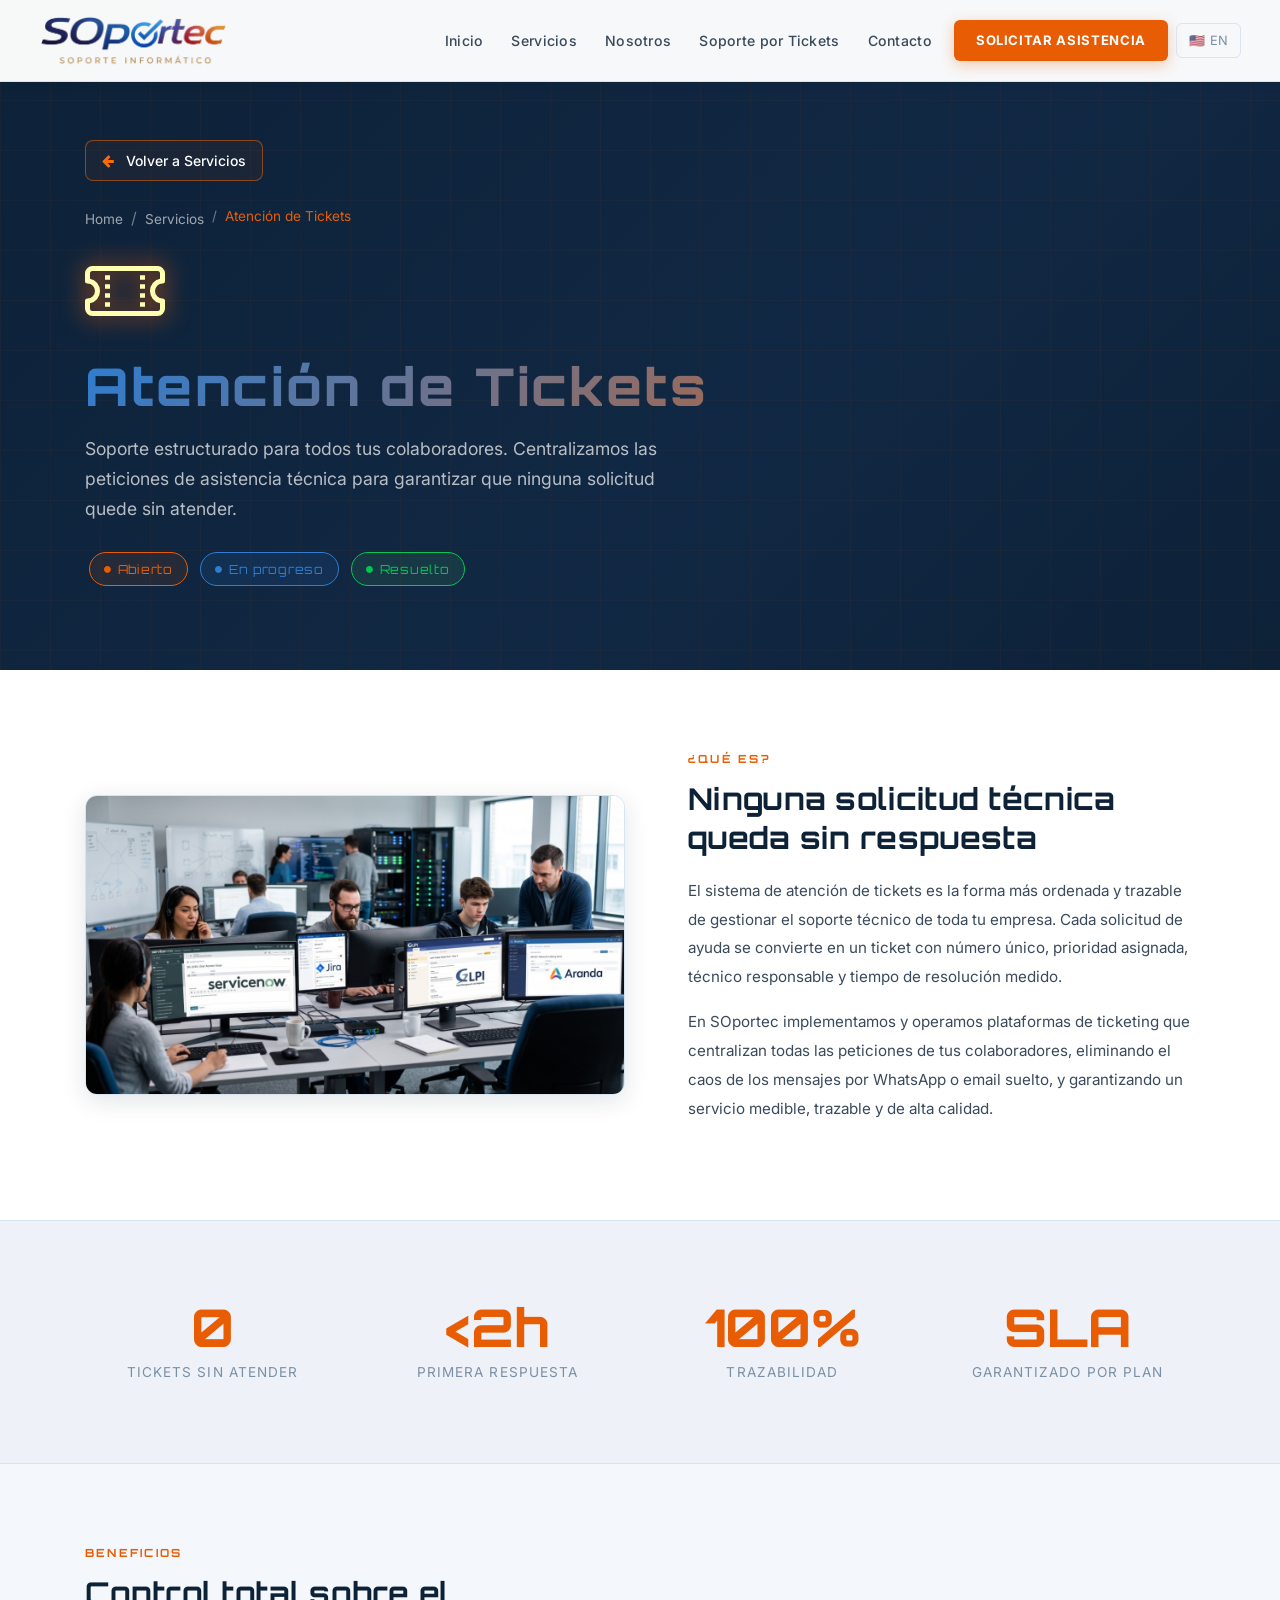
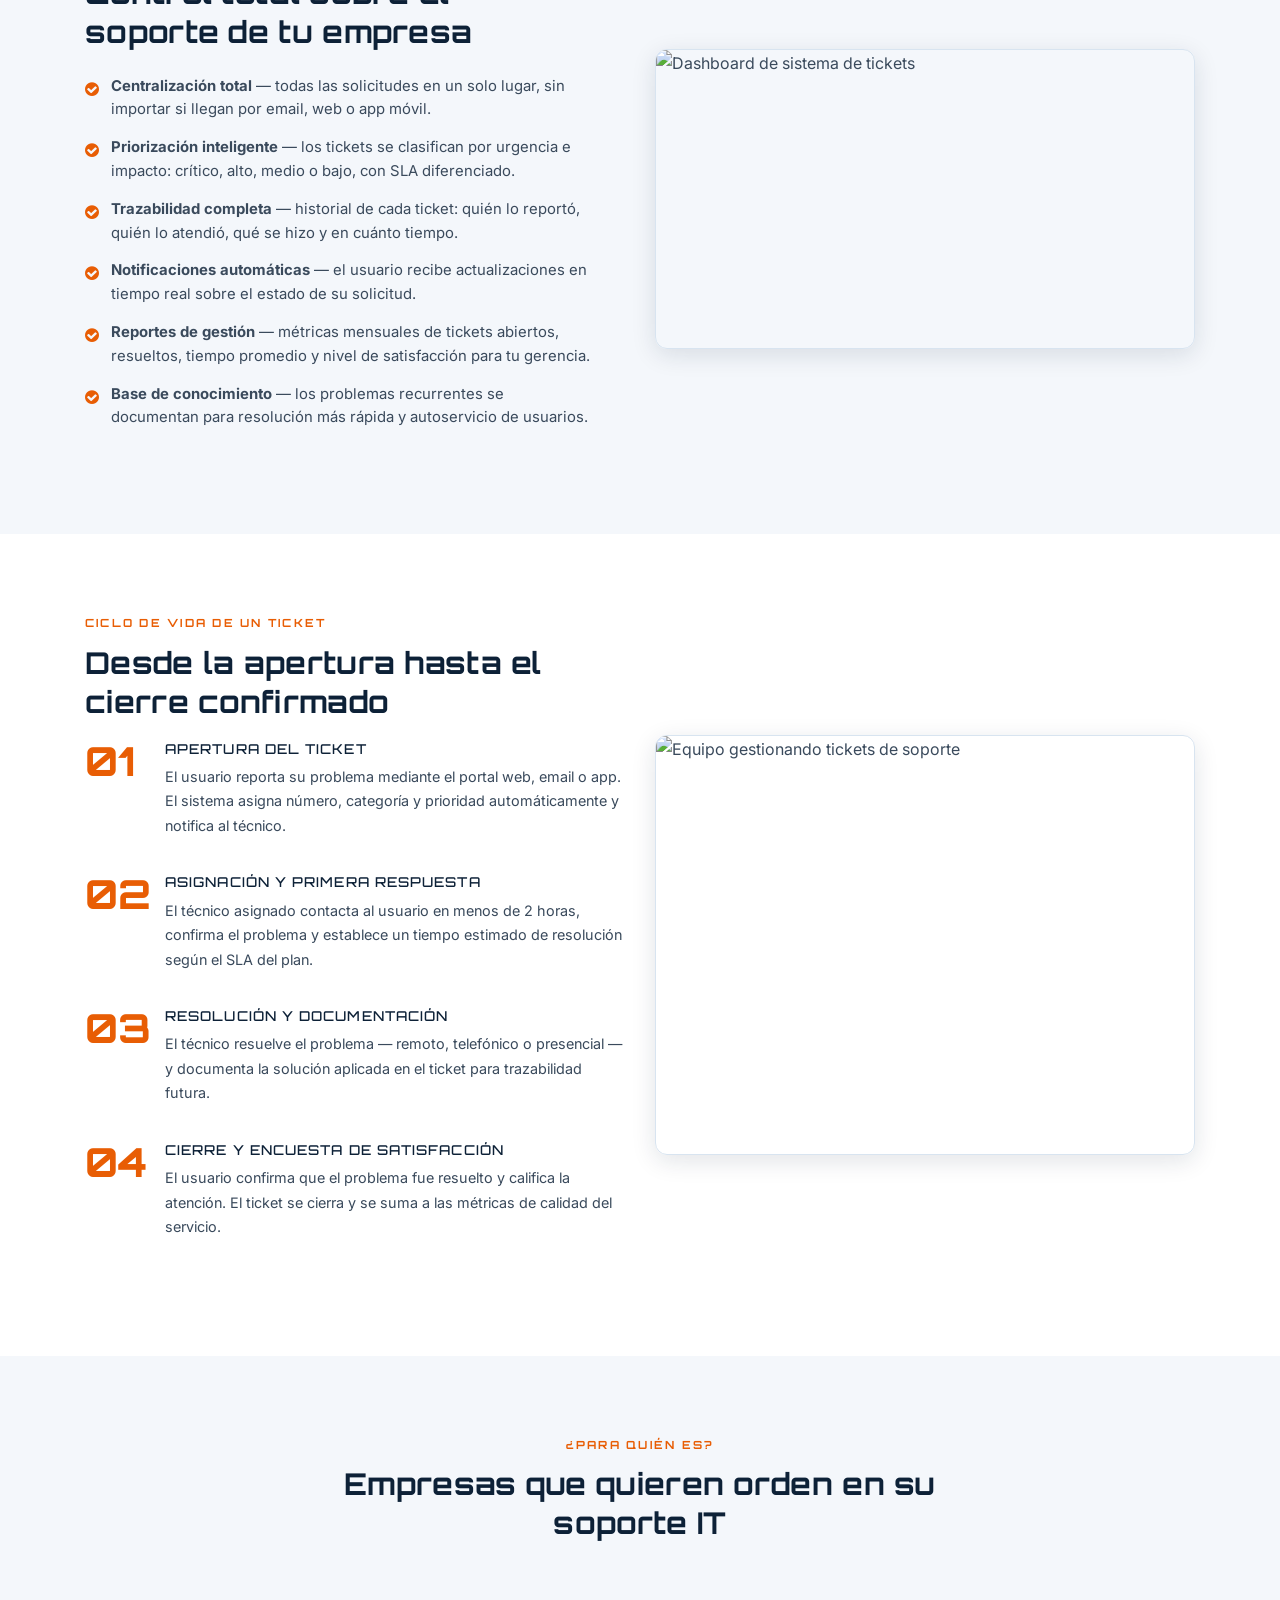
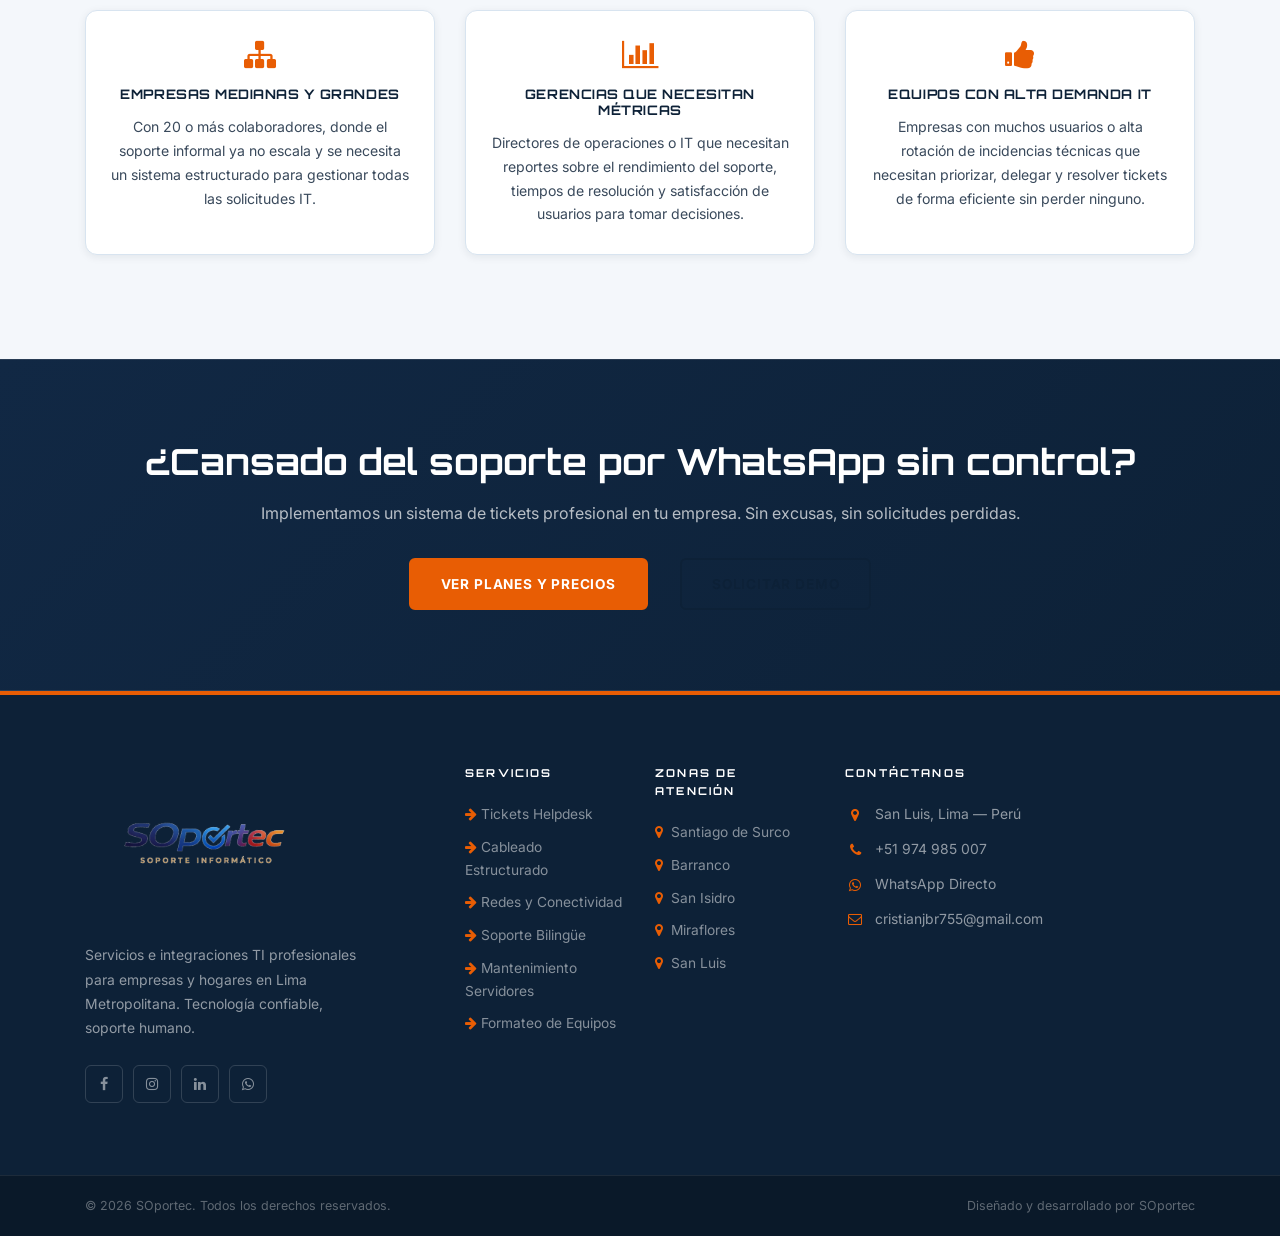
==== commit f50e3f45: "Actualización de diseño y botones en subpáginas de servicios" ====
--- a/atencion-tickets.html
+++ b/atencion-tickets.html
@@ -49,7 +49,10 @@
     <!-- HERO -->
     <section class="page-hero">
         <div class="container">
-            <a href="index.html#services" class="back-link"><i class="fa fa-arrow-left"></i> Volver a Servicios</a>
+            <!-- CÓDIGO NUEVO -->
+<a href="index.html#services" class="btn-back-services mb-4">
+    <i class="fa fa-arrow-left mr-2"></i> Volver a Servicios
+</a>
             <nav aria-label="breadcrumb">
                 <ol class="breadcrumb breadcrumb-tech">
                     <li class="breadcrumb-item"><a href="index.html">Home</a></li>
--- a/style.css
+++ b/style.css
@@ -725,30 +725,44 @@
         max-height: none !important;
     }
     .intune-content {
+        display: flex;
         flex-direction: column;
         align-items: center;
         justify-content: center;
-        gap: 16px;
-        padding: 28px 16px;
-        text-align: center;
+        width: 100%;
+        height: 100%;
+        /* 0px arriba (para no empujarla hacia abajo) y 55px abajo (para levantarla) */
+        padding: 0px 15px 55px 15px !important; 
+        margin: 0 auto;
     }
-    /* Logo Microsoft bien visible en móvil */
     .intune-logo-wrap {
-        padding: 20px 28px;
-        gap: 14px;
-        flex-direction: column;
-        align-items: center;
+        /* Tus valores actuales que ya centramos... */
+        padding: 20px !important;
+        margin: auto !important;
+        width: 75% !important;
+        max-width: 220px !important;
+        transform: none !important;
+
+        /* Nuevos efectos para darle protagonismo: */
+        box-shadow: 0 10px 32px rgba(0, 120, 212, 0.4) !important; /* Resplandor azul Microsoft */
+        border: 1px solid rgba(255, 255, 255, 0.2) !important;    /* Borde cristalino */
+        background: linear-gradient(145deg, rgba(255,255,255,0.08) 0%, rgba(255,255,255,0.01) 100%) !important;
+        border-radius: 16px !important; /* Aseguramos que las curvas sean suaves */
     }
     .intune-ms-icon { width: 56px; height: 56px; }
     .intune-ms-text  { font-size: 0.85rem; }
     .intune-product-text { font-size: 1.5rem; }
     .intune-product-name { align-items: center; }
-    /* Texto simplificado */
-    .intune-text { display: block; }
-    .intune-title { font-size: 1rem; margin-bottom: 6px; }
-    .intune-desc { display: none; }
-    .intune-tags { justify-content: center; }
-    .intune-tags span { font-size: 0.65rem; padding: 3px 8px; }
+    /* Ocultar todo el bloque de texto en móvil */
+    .intune-text { 
+        display: none !important; 
+    }
+    
+    /* Agrandar un poco la tarjeta del logo para que resalte al estar sola */
+    .intune-logo-wrap {
+        transform: scale(1.15);
+        margin: 0 auto;
+    }
 }
 
 /* Chip */
@@ -999,17 +1013,19 @@
 .clients-slide:hover { animation-play-state: paused; }
 
 .client-logo {
-    height: 56px;
-    width: 120px;
+    height: 65px;       /* Altura fija para que todos tengan el mismo alto */
+    width: auto;        /* Ancho automático para respetar la proporción original de cada logo */
+    max-width: 160px;   /* Evita que los logos muy alargados se expandan demasiado */
     object-fit: contain;
     opacity: 0.85;
     transition: var(--transition);
     flex-shrink: 0;
+    margin: 0 10px;     /* Espaciado horizontal entre logos */
 }
 
 .client-logo:hover {
     opacity: 1;
-    transform: scale(1.05);
+    transform: scale(1.06);
 }
 
 /* ================================================================
@@ -1730,7 +1746,7 @@
 /* Móvil */
 @media (max-width: 767px) {
     .footer-logo {
-        height: 110px;
+        height: 180px;
         margin-left: auto;
         margin-right: auto;
     }
@@ -2130,6 +2146,25 @@
         color: rgba(255,255,255,0.5);
         text-align: left;
     }
+    /* Contáctanos: mismo alineamiento que Zonas de Atención */
+    .contact-info-list {
+        display: inline-flex;
+        flex-direction: column;
+        align-items: flex-start;
+        margin-left: auto;
+        margin-right: auto;
+        gap: 12px;
+    }
+    .contact-item {
+        display: flex;
+        align-items: center;
+        gap: 10px;
+        text-align: left;
+    }
+    /* Botones de contacto CTA centrados en mobile */
+    .cta-contact-info {
+        align-items: center;
+    }
 }
 
 @media (max-width: 575px) {
@@ -2505,3 +2540,88 @@
 .service-card-link:hover .services {
     box-shadow: 0 8px 30px rgba(232, 93, 4, 0.15);
 }
+
+
+/* Contenedor principal de la tarjeta con efecto 3D */
+.flip-card-wrapper {
+    background-color: transparent;
+    perspective: 1000px;
+    width: 100%;
+    height: 430px; /* Altura fija para mantener el orden en la grilla */
+    display: block;
+}
+
+/* Contenedor interno por defecto (estático en dispositivos táctiles) */
+.flip-card-inner {
+    position: relative;
+    width: 100%;
+    height: 100%;
+    transform-style: preserve-3d;
+}
+
+/* Caras frontal y trasera */
+.flip-card-front, .flip-card-back {
+    position: absolute;
+    width: 100%;
+    height: 100%;
+    top: 0;
+    left: 0;
+    -webkit-backface-visibility: hidden;
+    backface-visibility: hidden;
+    border-radius: 16px;
+}
+
+.flip-card-front {
+    display: flex;
+    flex-direction: column;
+}
+
+.flip-card-back {
+    transform: rotateY(180deg);
+    box-shadow: 0 4px 15px rgba(0,0,0,0.1);
+}
+
+/* EFECTO DE GIRO: Se activa SOLO si el dispositivo tiene un mouse (computadoras) */
+@media (hover: hover) {
+    .flip-card-wrapper:hover .flip-card-inner {
+        transform: rotateY(180deg);
+        transition: transform 0.6s cubic-bezier(0.4, 0.2, 0.2, 1);
+    }
+}
+
+@media (max-width: 767px) {
+    .client-logo {
+        height: 48px;       /* Altura más compacta para celulares */
+        max-width: 120px;
+    }
+}
+
+/* Botón Volver a Servicios - Estilo Naranja Distintivo */
+.btn-back-services {
+    display: inline-block;
+    border-radius: 8px;
+    padding: 8px 16px;
+    font-size: 0.875rem;
+    font-weight: 500;
+    color: #ffffff; 
+    border: 1px solid rgba(255, 107, 0, 0.5); /* Borde naranja sutil */
+    background: rgba(255, 107, 0, 0.05); /* Fondo naranja casi transparente */
+    transition: all 0.3s ease;
+    text-decoration: none;
+}
+
+/* Color naranja para la flecha */
+.btn-back-services i {
+    color: #ff6b00; 
+    transition: all 0.3s ease;
+}
+
+/* Efecto al pasar el cursor (Hover) */
+.btn-back-services:hover {
+    background: rgba(255, 107, 0, 0.15); /* Fondo ligeramente más visible */
+    color: #ffffff;
+    border-color: #ff6b00; /* Borde naranja sólido */
+    text-decoration: none;
+    box-shadow: 0 4px 10px rgba(255, 107, 0, 0.2); /* Resplandor sutil */
+    transform: translateY(-1px); /* Pequeño efecto de elevación */
+}
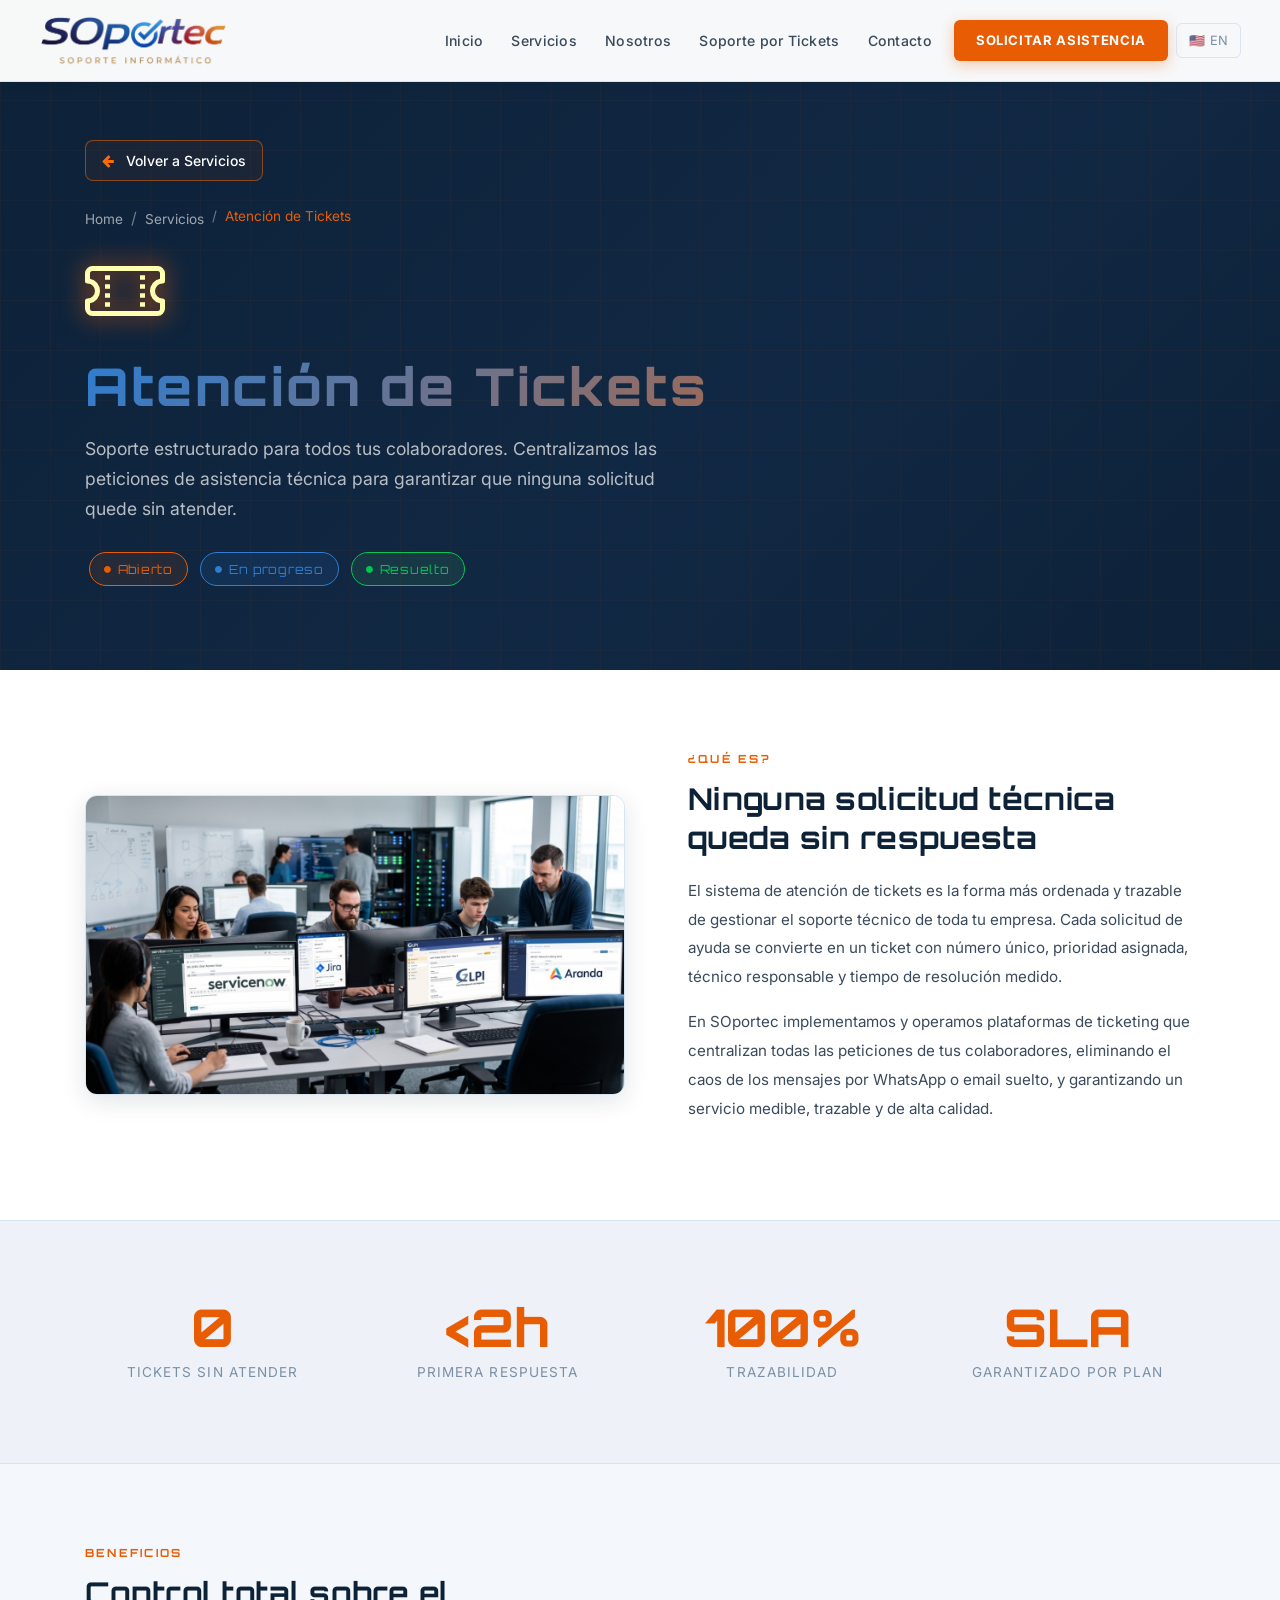
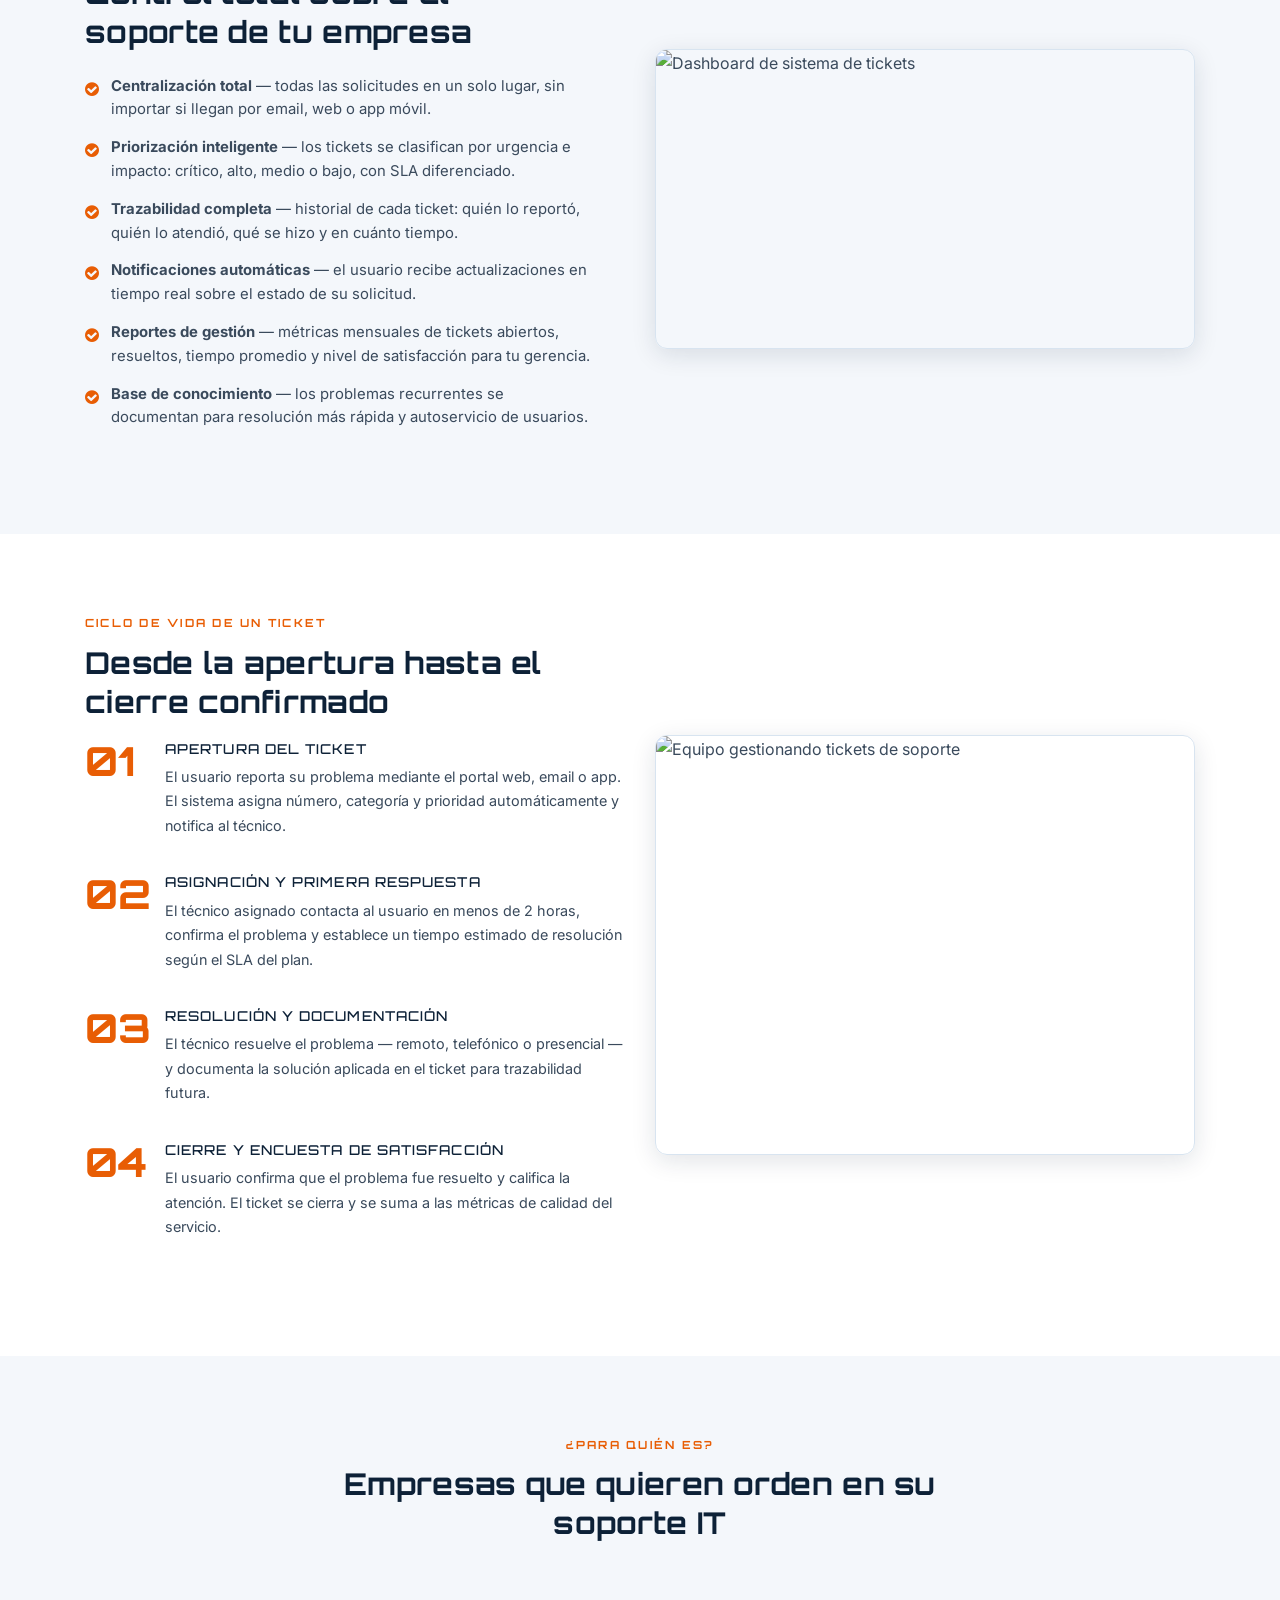
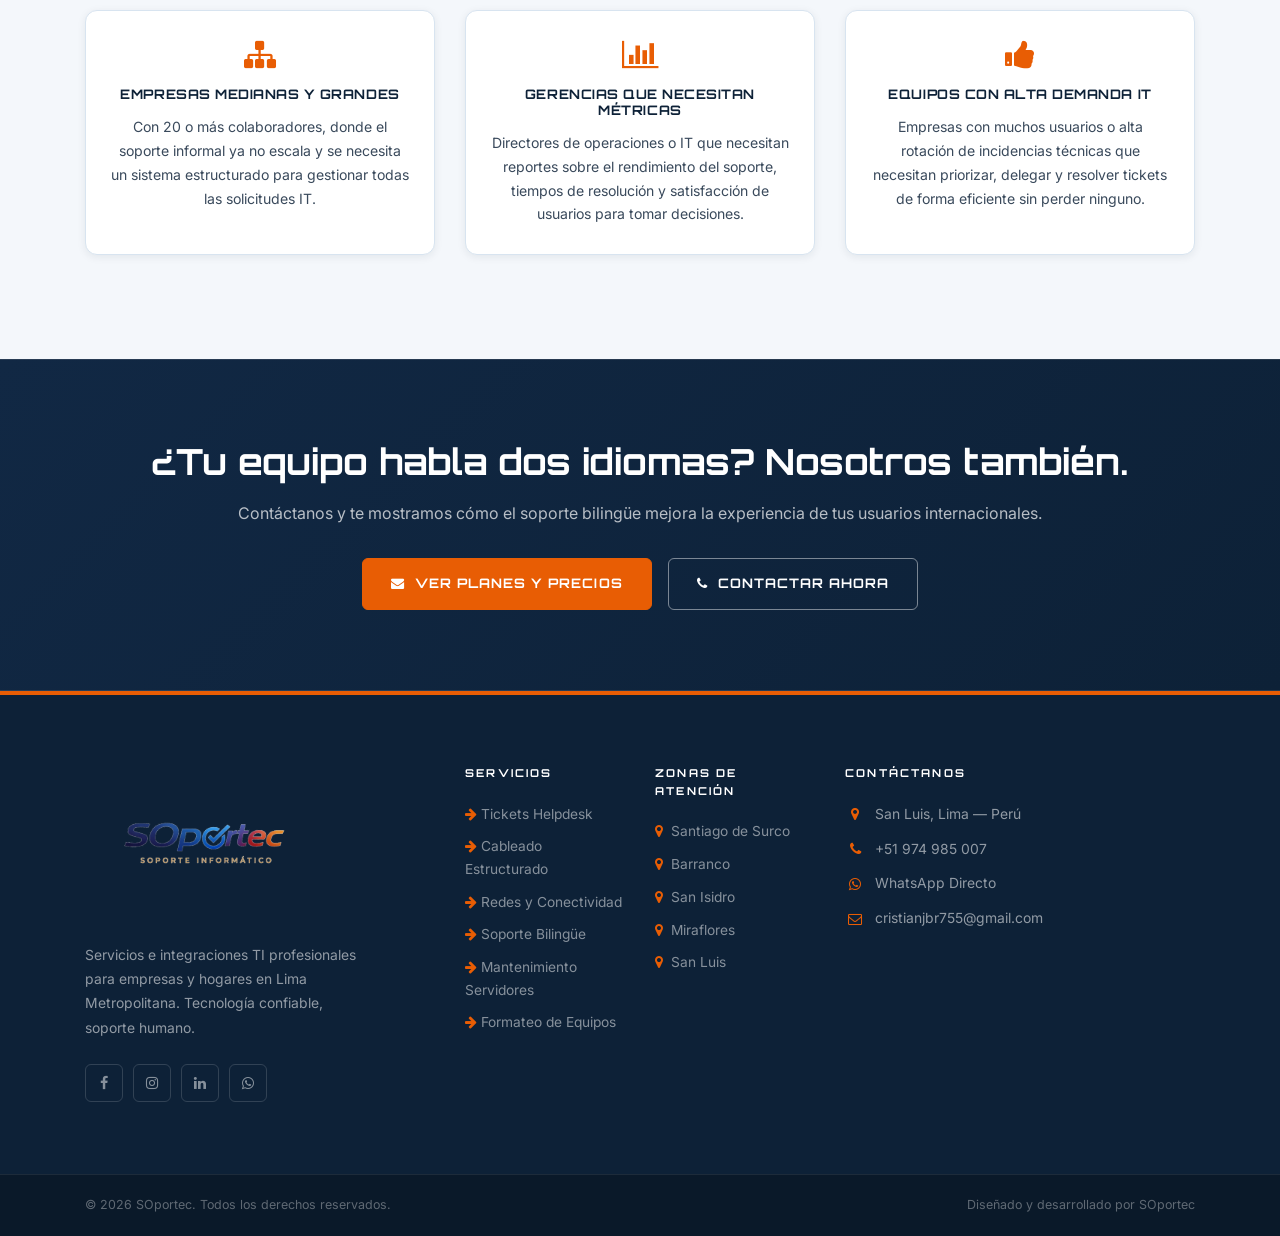
==== commit 0cca98bd: "Actualizacion de estilos y botones CTA en paginas de servicios" ====
--- a/atencion-tickets.html
+++ b/atencion-tickets.html
@@ -253,11 +253,15 @@
     <!-- CTA -->
     <section class="cta-section">
         <div class="container">
-            <h2>¿Cansado del soporte por WhatsApp sin control?</h2>
-            <p>Implementamos un sistema de tickets profesional en tu empresa. Sin excusas, sin solicitudes perdidas.</p>
-            <div class="d-flex flex-wrap justify-content-center" style="gap:16px;">
-                <a href="index.html#cotizar" class="btn-tech btn-tech-filled mr-3">Ver planes y precios</a>
-                <a href="index.html#footer" class="btn-tech">Solicitar demo</a>
+            <h2>¿Tu equipo habla dos idiomas? Nosotros también.</h2>
+            <p>Contáctanos y te mostramos cómo el soporte bilingüe mejora la experiencia de tus usuarios internacionales.</p>
+            <div class="d-flex flex-wrap justify-content-center align-items-center" style="gap:16px;">
+                <a href="index.html#cotizar" class="btn-inner btn-inner-filled">
+                    <i class="fa fa-envelope"></i> VER PLANES Y PRECIOS
+                </a>
+                <a href="index.html#footer" class="btn-inner btn-inner-outline">
+                    <i class="fa fa-phone"></i> CONTACTAR AHORA
+                </a>
             </div>
         </div>
     </section>
--- a/style.css
+++ b/style.css
@@ -2624,4 +2624,79 @@
     text-decoration: none;
     box-shadow: 0 4px 10px rgba(255, 107, 0, 0.2); /* Resplandor sutil */
     transform: translateY(-1px); /* Pequeño efecto de elevación */
+}/* --- AJUSTES DE VISIBILIDAD PARA MÓVILES (Smartphones y Tablets) --- */
+@media (max-width: 768px) {
+    /* 1. Darle espacio suficiente al Hero para que el Navbar no tape el botón */
+    .page-hero {
+        padding-top: 130px !important;
+    }
+
+    /* 2. Hacer el botón "Volver a Servicios" más legible y fácil de presionar */
+    .btn-back-services {
+        display: inline-flex !important;
+        align-items: center;
+        justify-content: center;
+        padding: 10px 20px !important;
+        font-size: 0.9rem !important;
+        font-weight: 600 !important;
+        background: rgba(11, 19, 43, 0.85) !important; /* Fondo oscuro sólido para resaltar */
+        border: 1.5px solid #ff6b00 !important; /* Borde naranja claro */
+        border-radius: 8px;
+        margin-top: 5px;
+        margin-bottom: 20px !important;
+        box-shadow: 0 4px 12px rgba(0, 0, 0, 0.3);
+    }
+
+    .btn-back-services i {
+        font-size: 1rem;
+        color: #ff6b00 !important;
+    }
+}
+
+/* ── Botones CTA Bilingüe (Fuente Orbitron + Efectos Hover) ── */
+.btn-inner {
+    display: inline-flex;
+    align-items: center;
+    gap: 10px;
+    font-family: 'Orbitron', sans-serif;
+    font-size: 0.82rem;
+    font-weight: 700;
+    letter-spacing: 0.08em;
+    text-transform: uppercase;
+    padding: 14px 28px;
+    border-radius: 6px;
+    text-decoration: none;
+    transition: all 0.3s ease;
+}
+
+/* Botón Lleno (Naranja) */
+.btn-inner-filled {
+    background: var(--orange, #e65100);
+    color: #ffffff !important;
+    border: 1.5px solid var(--orange, #e65100);
+}
+
+.btn-inner-filled:hover {
+    background: #ff5500;
+    border-color: #ff5500;
+    color: #ffffff !important;
+    text-decoration: none;
+    transform: translateY(-3px);
+    box-shadow: 0 8px 22px rgba(230, 81, 0, 0.45);
+}
+
+/* Botón Delineado (Blanco/Transparente) */
+.btn-inner-outline {
+    background: transparent;
+    color: #ffffff !important;
+    border: 1.5px solid rgba(255, 255, 255, 0.45);
+}
+
+.btn-inner-outline:hover {
+    background: #ffffff;
+    color: #0b1e36 !important;
+    border-color: #ffffff;
+    text-decoration: none;
+    transform: translateY(-3px);
+    box-shadow: 0 8px 22px rgba(255, 255, 255, 0.25);
 }
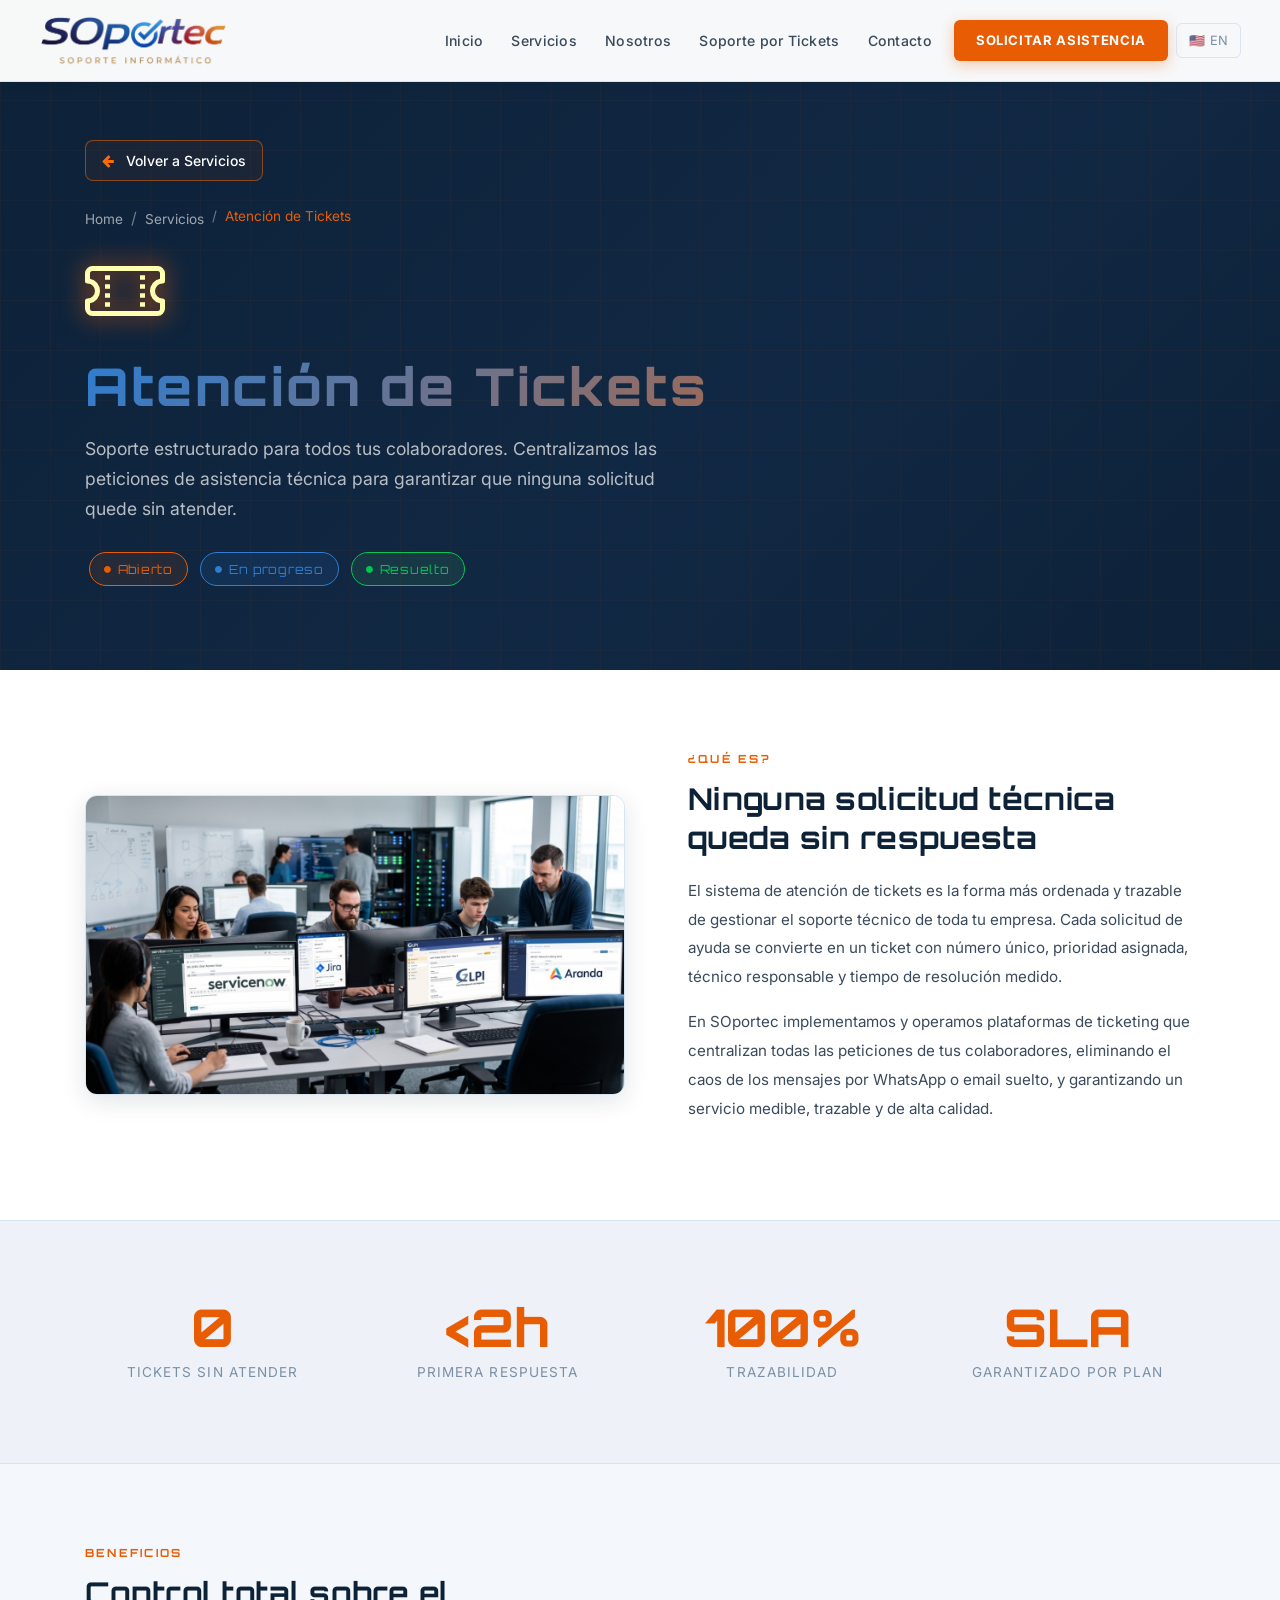
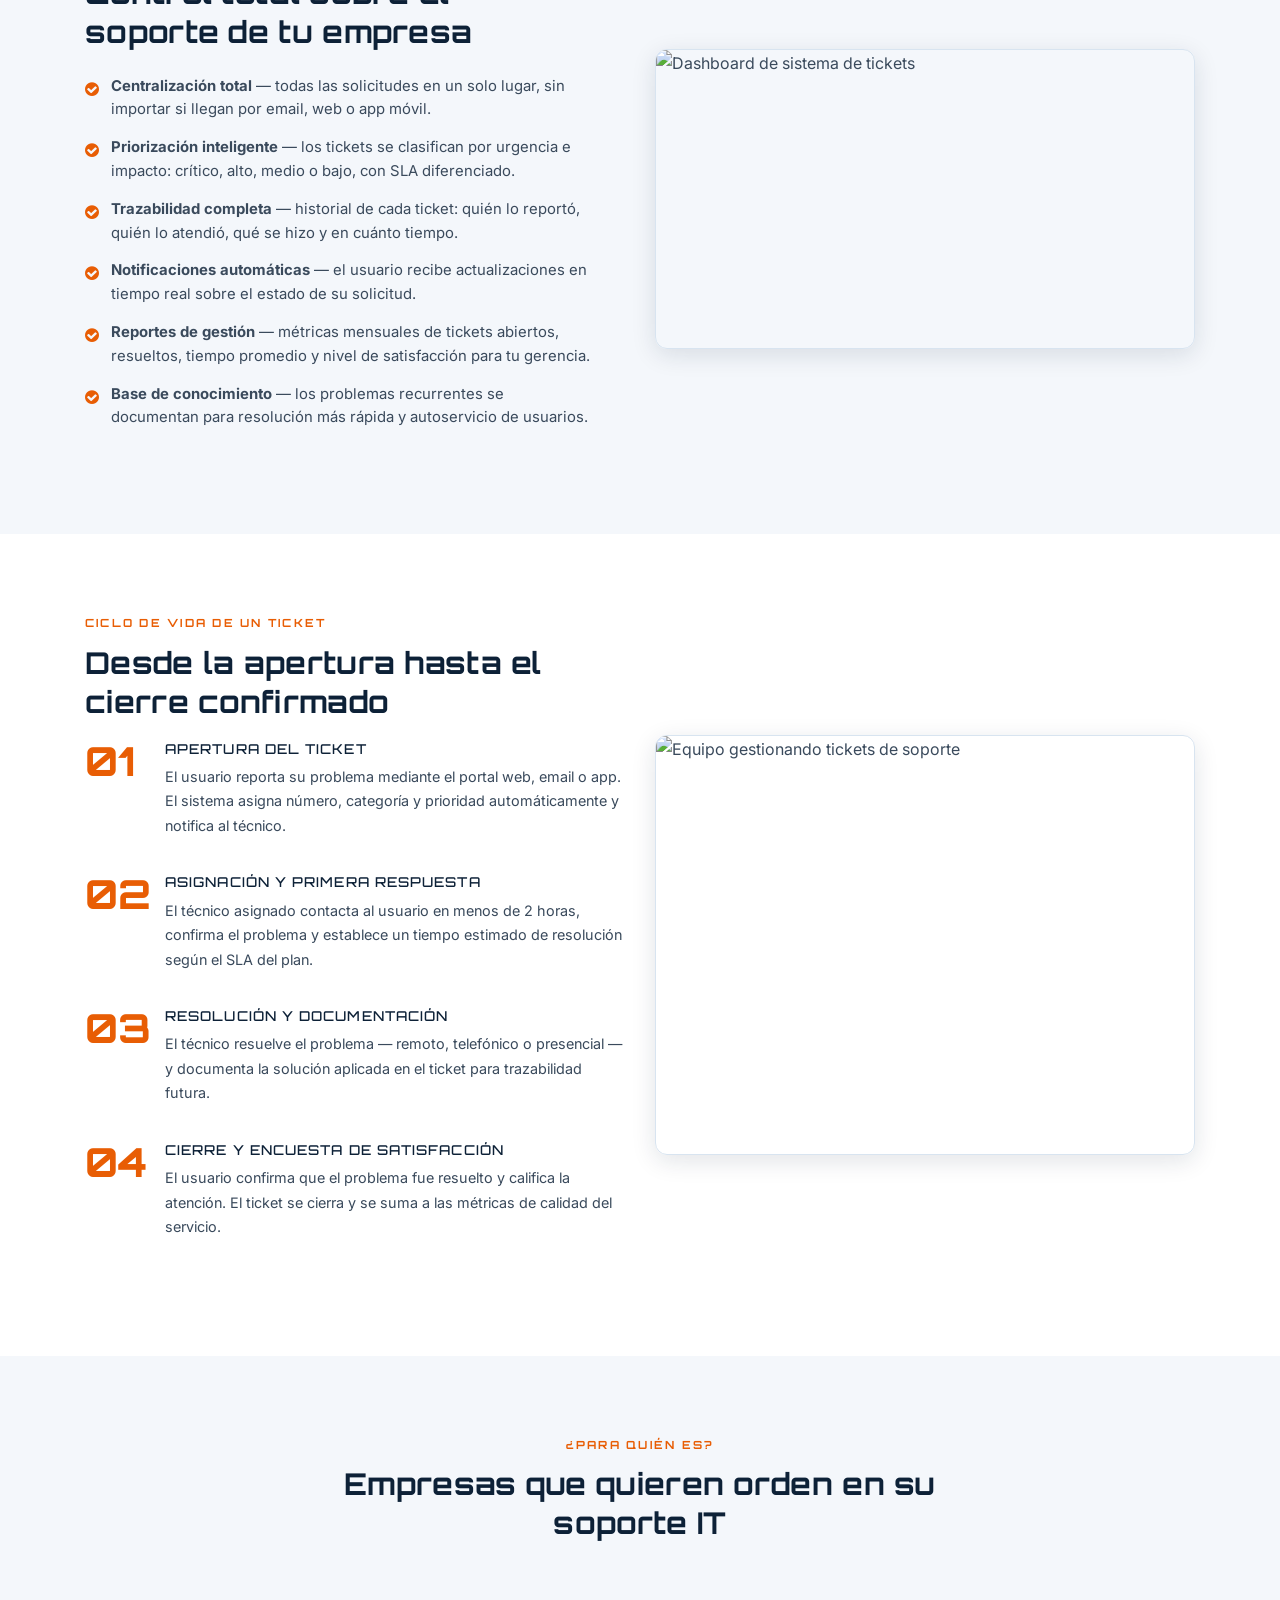
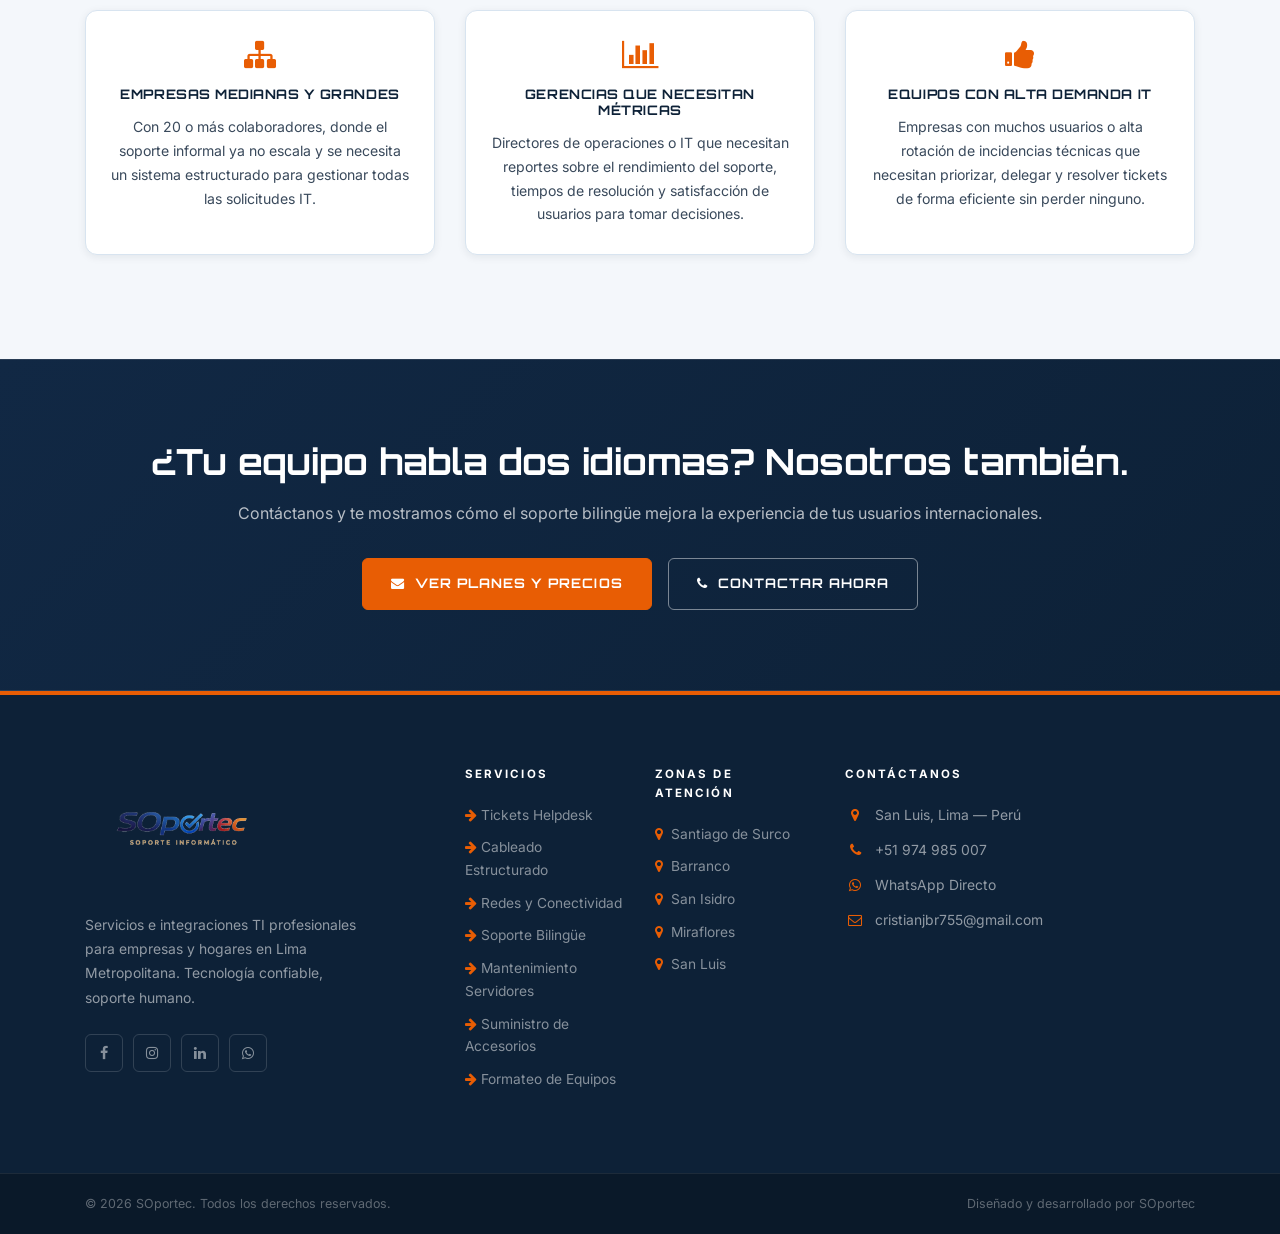
==== commit 12948c1b: "feat: crear página Suministro de Accesorios y enlazar desde tarjeta e index + footers" ====
--- a/atencion-tickets.html
+++ b/atencion-tickets.html
@@ -298,7 +298,8 @@
                             <li><i class="fa fa-arrow-right mr-1" style="color:var(--orange)"></i><a href="index.html#services">Redes y Conectividad</a></li>
                             <li><i class="fa fa-arrow-right mr-1" style="color:var(--orange)"></i><a href="index.html#services">Soporte Bilingüe</a></li>
                             <li><i class="fa fa-arrow-right mr-1" style="color:var(--orange)"></i><a href="index.html#services">Mantenimiento Servidores</a></li>
-                            <li><i class="fa fa-arrow-right mr-1" style="color:var(--orange)"></i><a href="index.html#services">Formateo de Equipos</a></li>
+                            <li><i class="fa fa-arrow-right mr-1" style="color:var(--orange)"></i><a href="suministro-accesorios.html">Suministro de Accesorios</a></li>
+                            <li><i class="fa fa-arrow-right mr-1" style="color:var(--orange)"></i><a href="formateo-equipos.html">Formateo de Equipos</a></li>
                         </ul>
                     </div>
 
--- a/style.css
+++ b/style.css
@@ -472,7 +472,6 @@
     text-shadow:
         0 1px 3px rgba(0,0,0,1),
         0 2px 10px rgba(0,0,0,0.95);
-}
     border-radius: 50px;
     border: 1px solid rgba(232,93,4,0.4);
 }
@@ -1360,8 +1359,8 @@
 .why-feature:hover .why-feature-icon .fa { color: #fff; }
 
 .why-feature h5 {
-    font-family: var(--font-display);
-    font-size: 0.78rem;
+    font-family: var(--font-body);
+    font-size: 0.82rem;
     font-weight: 700;
     color: var(--text-dark);
     letter-spacing: 0.04em;
@@ -1733,20 +1732,20 @@
 .footer-top { padding: 70px 0 48px; }
 
 .footer-logo {
-    height: 160px;
+    height: 130px !important;
     width: auto;
     margin-bottom: 18px;
 }
 
 /* Tablet */
 @media (max-width: 991px) {
-    .footer-logo { height: 130px; }
+    .footer-logo { height: 115px !important; }
 }
 
 /* Móvil */
 @media (max-width: 767px) {
     .footer-logo {
-        height: 180px;
+        height: 160px !important;
         margin-left: auto;
         margin-right: auto;
     }
@@ -1779,10 +1778,10 @@
 }
 
 .footer-heading {
-    font-family: var(--font-display);
-    font-size: 0.68rem;
+    font-family: var(--font-body);
+    font-size: 0.72rem;
     font-weight: 700;
-    letter-spacing: 0.2em;
+    letter-spacing: 0.18em;
     text-transform: uppercase;
     color: #fff;
     margin-bottom: 20px;
@@ -2096,7 +2095,7 @@
 @media (max-width: 767px) {
     .hero-title { font-size: clamp(26px, 8vw, 40px); }
     .hero-subtitle { font-size: 0.95rem; }
-    .hero-actions { flex-direction: column; align-items: flex-start; }
+    .hero-actions { flex-direction: column; align-items: center; }
     .hero-actions .btn-tech { width: 100%; justify-content: center; }
     .hero-stat-divider { display: none; }
     .hero-stats { gap: 16px; }
@@ -2699,4 +2698,134 @@
     text-decoration: none;
     transform: translateY(-3px);
     box-shadow: 0 8px 22px rgba(255, 255, 255, 0.25);
-}+}
+
+
+/* ================================================================
+   BOTÓN FLOTANTE WHATSAPP
+================================================================ */
+.whatsapp-float {
+    position: fixed;
+    bottom: 90px;
+    right: 28px;
+    z-index: 1000;
+    width: 56px;
+    height: 56px;
+    background: #25D366;
+    border-radius: 50%;
+    display: flex;
+    align-items: center;
+    justify-content: center;
+    color: #fff;
+    font-size: 1.6rem;
+    box-shadow: 0 4px 20px rgba(37, 211, 102, 0.5);
+    transition: transform 0.3s ease, box-shadow 0.3s ease;
+    text-decoration: none;
+}
+
+.whatsapp-float:hover {
+    transform: scale(1.12) translateY(-3px);
+    box-shadow: 0 8px 28px rgba(37, 211, 102, 0.65);
+    color: #fff;
+    text-decoration: none;
+}
+
+.whatsapp-float::before {
+    content: '';
+    position: absolute;
+    width: 100%;
+    height: 100%;
+    border-radius: 50%;
+    background: rgba(37, 211, 102, 0.4);
+    animation: waPulse 2.2s ease-out infinite;
+}
+
+@keyframes waPulse {
+    0%   { transform: scale(1);   opacity: 0.8; }
+    70%  { transform: scale(1.6); opacity: 0; }
+    100% { transform: scale(1.6); opacity: 0; }
+}
+
+/* Tooltip WhatsApp */
+.whatsapp-float .wa-tooltip {
+    position: absolute;
+    right: 68px;
+    background: rgba(0,0,0,0.85);
+    color: #fff;
+    font-size: 0.75rem;
+    font-weight: 600;
+    padding: 6px 12px;
+    border-radius: 6px;
+    white-space: nowrap;
+    opacity: 0;
+    transform: translateX(8px);
+    transition: opacity 0.3s ease, transform 0.3s ease;
+    pointer-events: none;
+}
+
+.whatsapp-float .wa-tooltip::after {
+    content: '';
+    position: absolute;
+    left: 100%;
+    top: 50%;
+    transform: translateY(-50%);
+    border: 5px solid transparent;
+    border-left-color: rgba(0,0,0,0.85);
+}
+
+.whatsapp-float:hover .wa-tooltip {
+    opacity: 1;
+    transform: translateX(0);
+}
+
+/* Ajuste en móvil */
+@media (max-width: 767px) {
+    .whatsapp-float {
+        bottom: 80px;
+        right: 20px;
+        width: 50px;
+        height: 50px;
+        font-size: 1.4rem;
+    }
+}
+
+/* ================================================================
+   MEJORAS GLASS CARD — fix Bootstrap 4 vs 5
+================================================================ */
+/* Asegura que los títulos de tarjeta sean bold aunque fw-bold no exista en BS4 */
+.glass-card-title {
+    font-weight: 700 !important;
+}
+
+/* Corrige color de tag de tarjeta */
+.glass-card .glass-card-tag {
+    color: var(--blue-light) !important;
+}
+
+/* Corrige ícono de tarjeta */
+.glass-card .glass-card-icon {
+    background-color: var(--orange) !important;
+}
+.glass-card .glass-card-icon .fa,
+.glass-card .glass-card-icon img {
+    color: #ffffff;
+    filter: brightness(0) invert(1);
+}
+
+/* Texto blanco dentro de tarjetas con fondo oscuro */
+.flip-card-front .glass-card-title {
+    color: #ffffff !important;
+}
+.flip-card-front .glass-card-text {
+    color: rgba(255,255,255,0.85) !important;
+}
+.flip-card-front .glass-card-tag {
+    color: #60A5FA !important;
+}
+.flip-card-front .glass-card-link {
+    color: #60A5FA !important;
+    font-weight: 700;
+}
+.flip-card-front .glass-card-footer {
+    border-top-color: rgba(255,255,255,0.15) !important;
+}
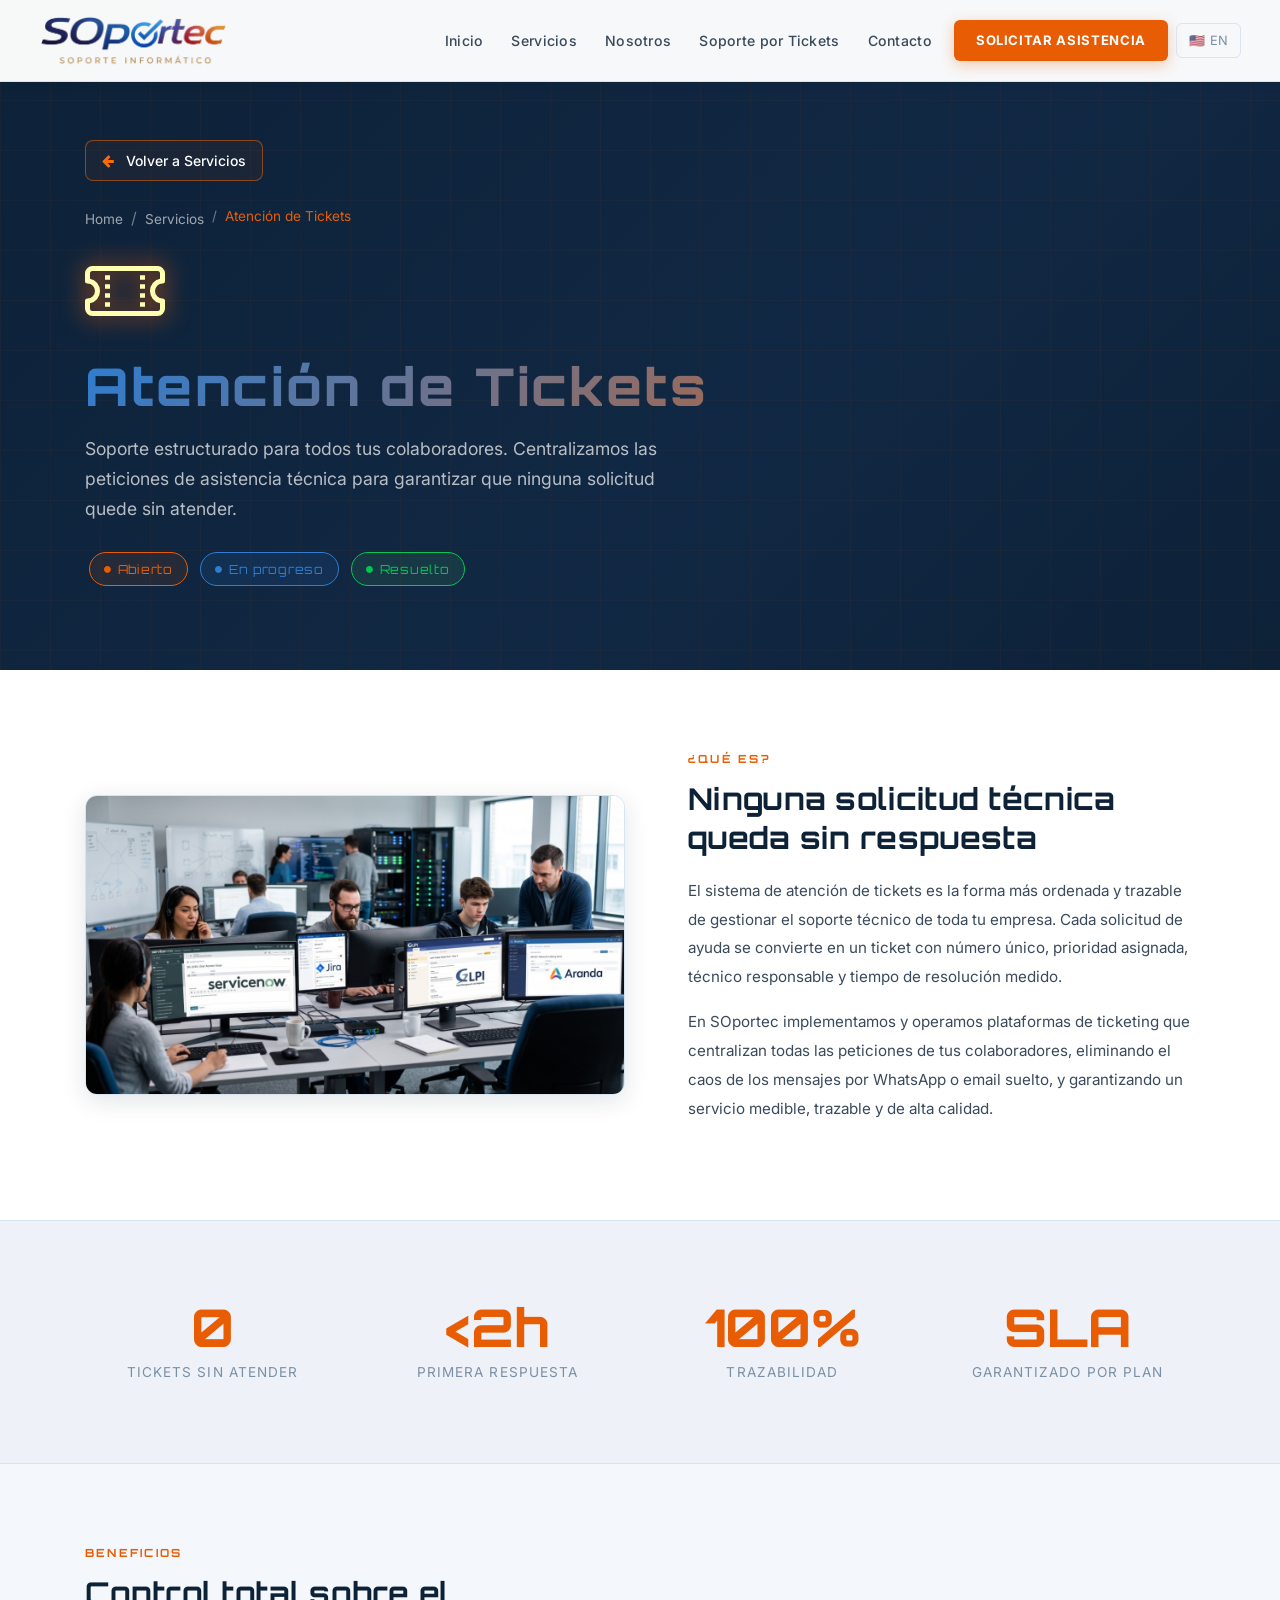
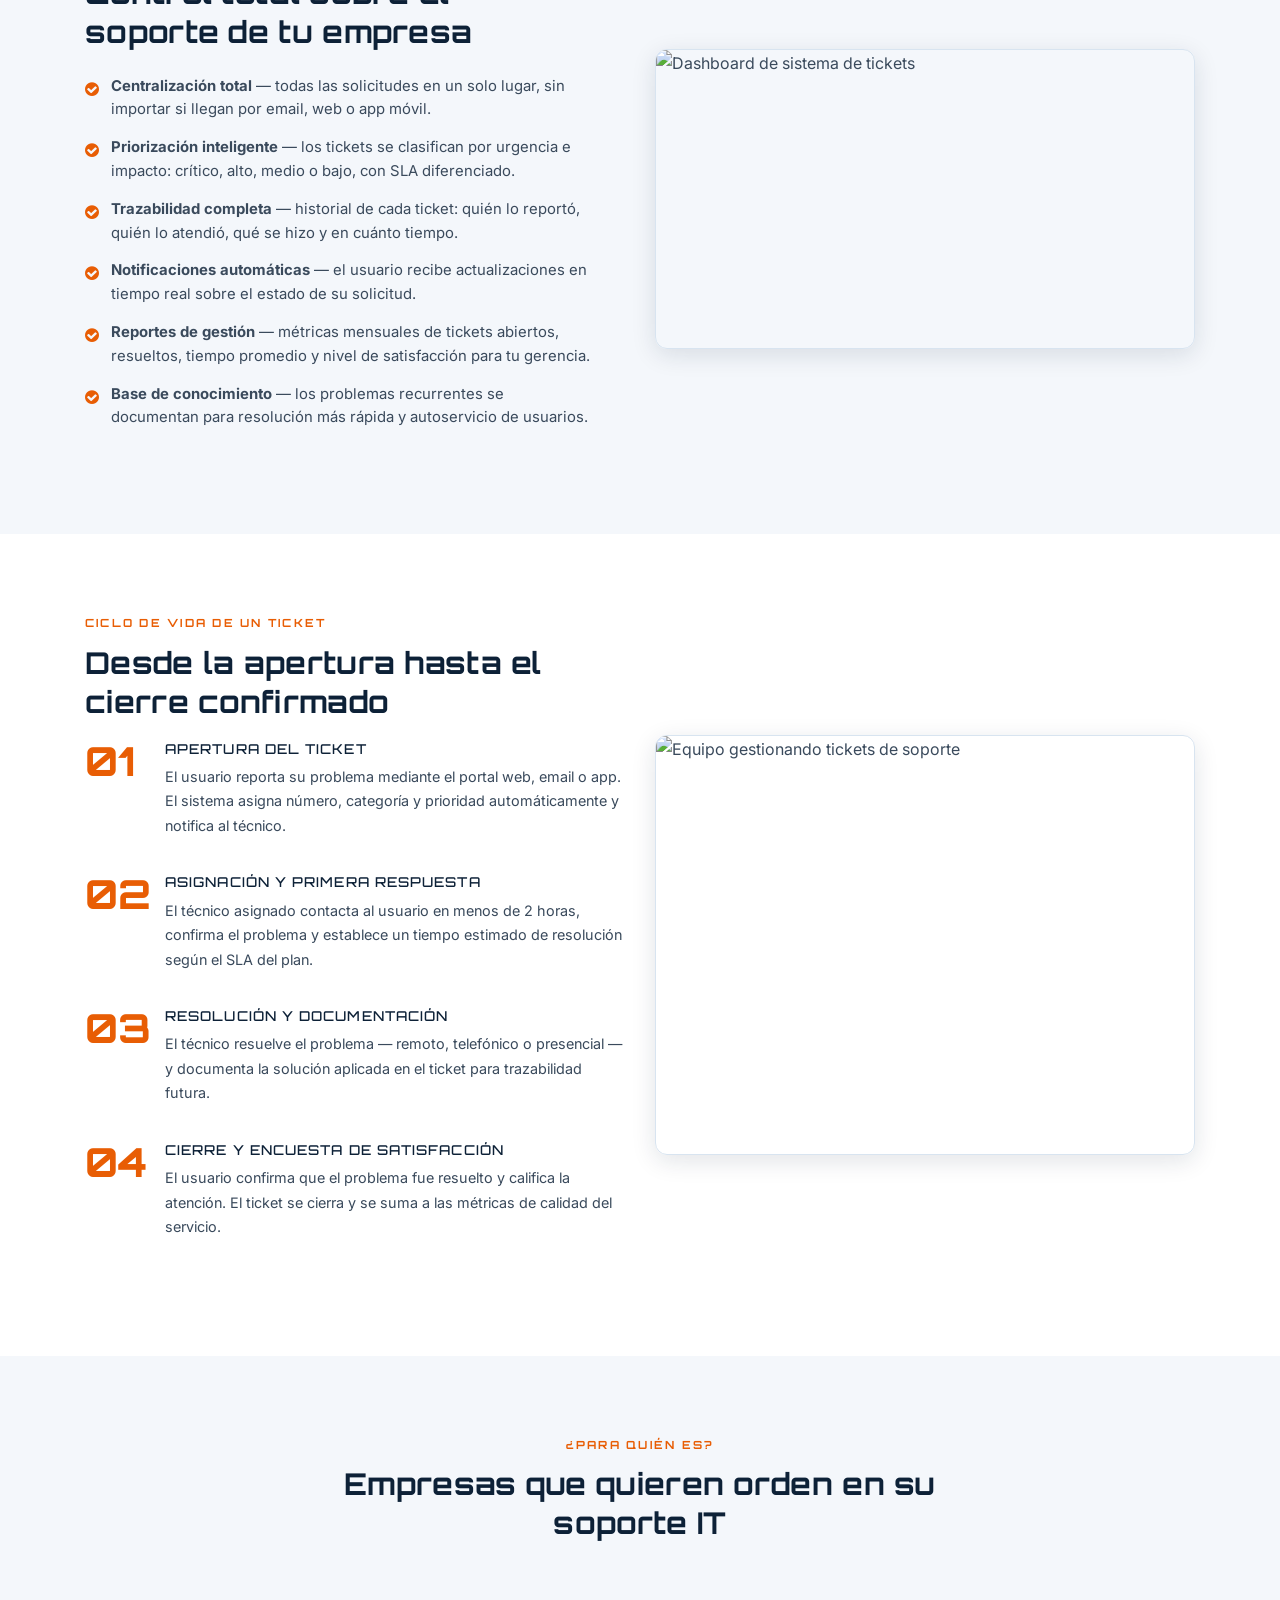
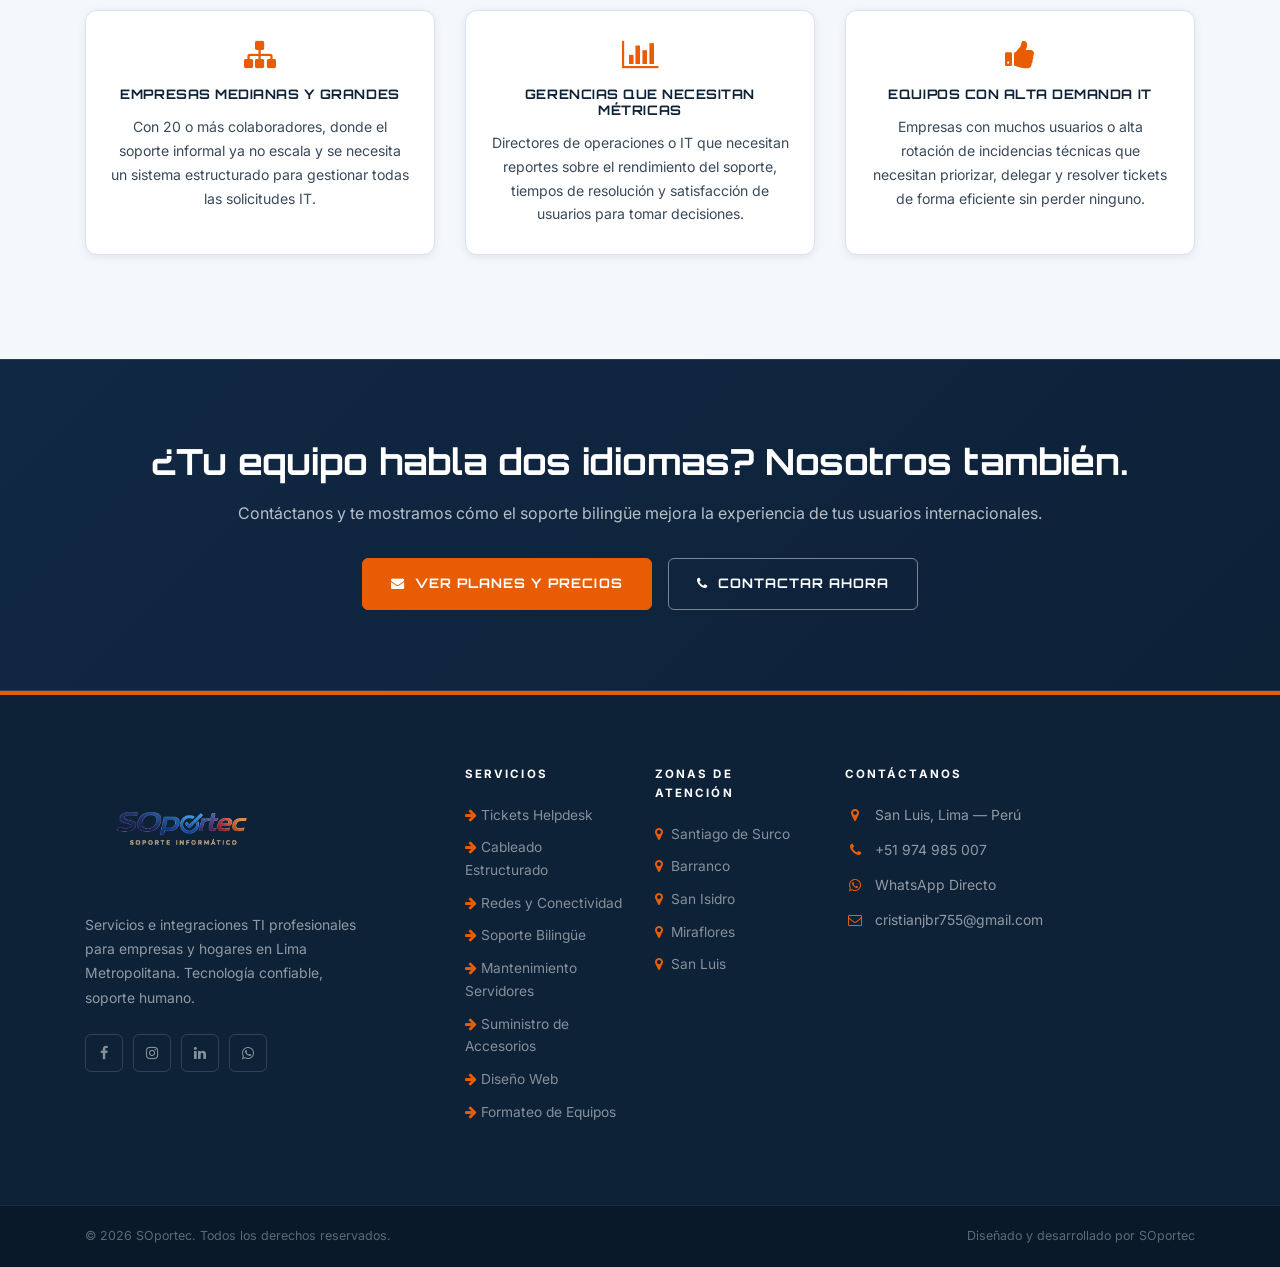
==== commit 066a00db: "feat: crear página Diseño Web y enlazar desde tarjeta e index + footers" ====
--- a/atencion-tickets.html
+++ b/atencion-tickets.html
@@ -299,6 +299,7 @@
                             <li><i class="fa fa-arrow-right mr-1" style="color:var(--orange)"></i><a href="index.html#services">Soporte Bilingüe</a></li>
                             <li><i class="fa fa-arrow-right mr-1" style="color:var(--orange)"></i><a href="index.html#services">Mantenimiento Servidores</a></li>
                             <li><i class="fa fa-arrow-right mr-1" style="color:var(--orange)"></i><a href="suministro-accesorios.html">Suministro de Accesorios</a></li>
+                            <li><i class="fa fa-arrow-right mr-1" style="color:var(--orange)"></i><a href="disenio-web.html">Diseño Web</a></li>
                             <li><i class="fa fa-arrow-right mr-1" style="color:var(--orange)"></i><a href="formateo-equipos.html">Formateo de Equipos</a></li>
                         </ul>
                     </div>
